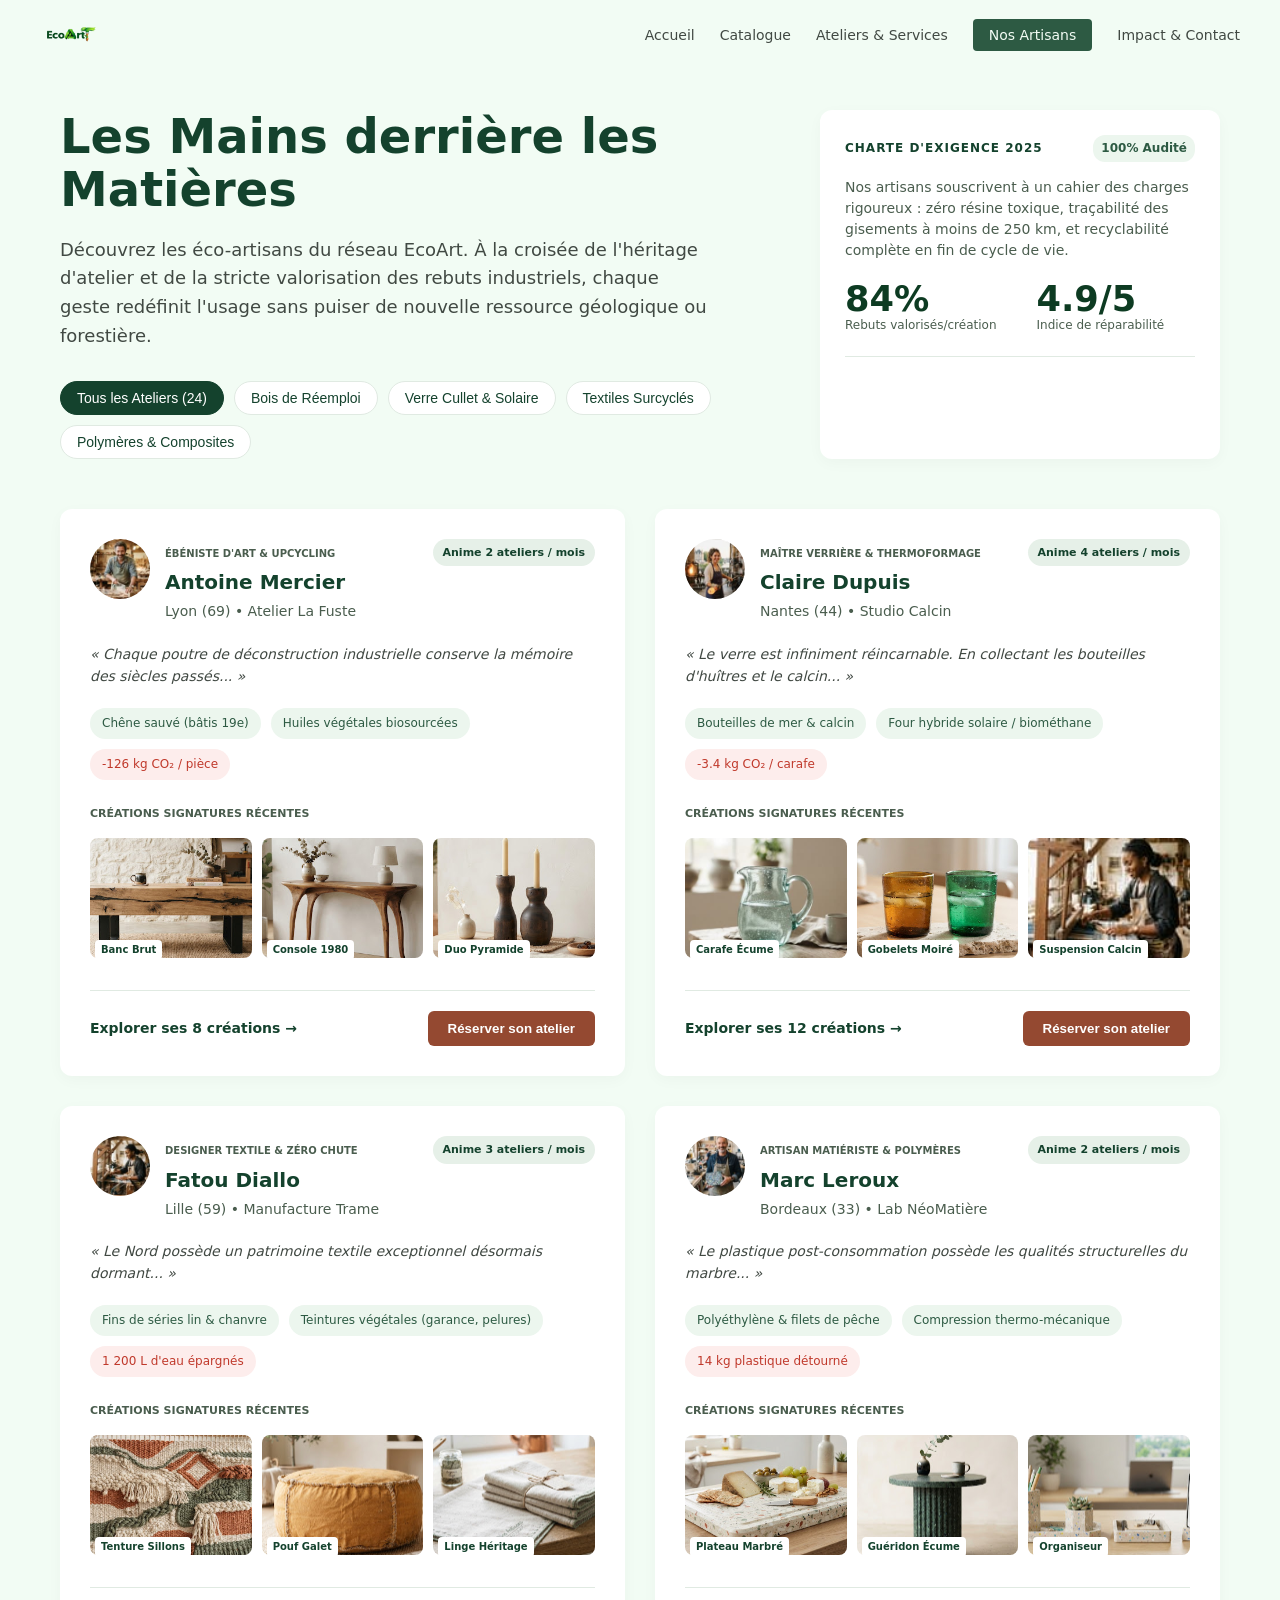
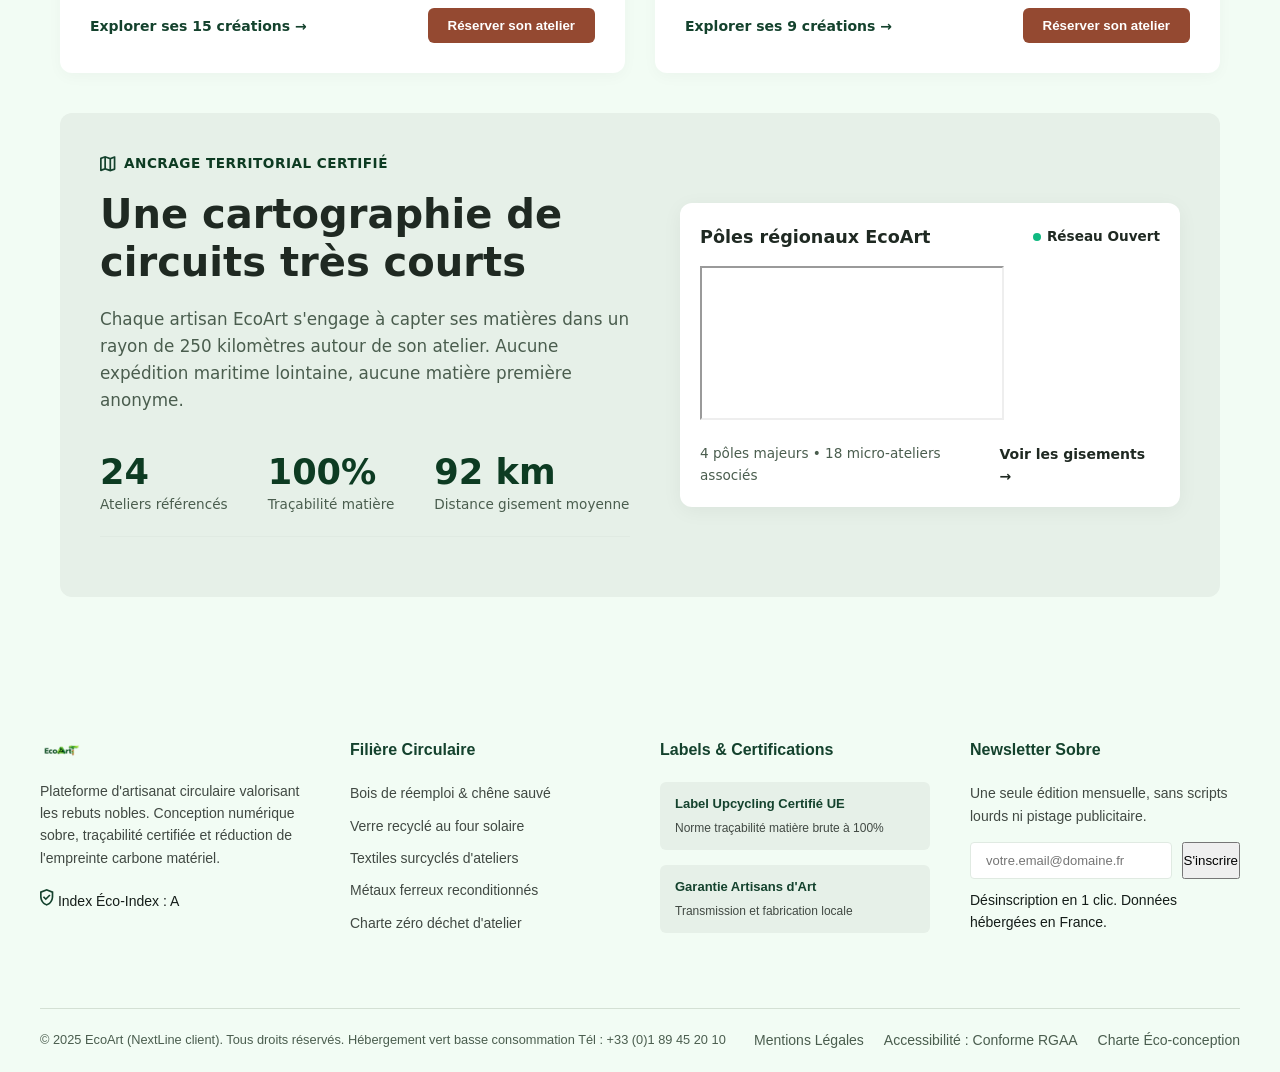
==== artisans.html @ 99eb4a7b "intégration cartes artisans, cartographie et footer (#102)" ====
<!DOCTYPE html>
<html lang="fr">
<head>
    <meta charset="UTF-8">
    <meta name="viewport" content="width=device-width, initial-scale=1.0">
    <title>EcoArt - Nos Artisans</title>
    <link rel="stylesheet" href="CSS/variables.css">
    <link rel="stylesheet" href="CSS/artisans.css">
    <link rel="preconnect" href="https://fonts.googleapis.com">
    <link rel="preconnect" href="https://fonts.gstatic.com" crossorigin>
    <link href="https://fonts.googleapis.com/css2?family=Space+Grotesk:wght@300..700&display=swap" rel="stylesheet">
</head>
<body>
    <header class="header-1">
        <img src="assets/icons/logo.png" alt="Logo EcoArt" height="40">
        <nav class="places">
            <ul class="menu">
                <li><a href="index.html">Accueil</a></li>
                <li><a href="produit.html">Catalogue</a></li>
                <li><a href="service.html">Ateliers & Services</a></li>
                <li><a href="artisans.html" class="btn-actif">Nos Artisans</a></li>
                <li><a href="impact.html">Impact & Contact</a></li>
            </ul>
        </nav>
    </header>

    <main class="m">
        <section class="hero-section">
            <div class="hero-content">
                <h1>Les Mains derrière les Matières</h1>
                <p>Découvrez les éco-artisans du réseau EcoArt. À la croisée de l'héritage d'atelier et de la stricte valorisation des rebuts industriels, chaque geste redéfinit l'usage sans puiser de nouvelle ressource géologique ou forestière.</p>
                <nav class="filters">
                    <button class="filter-btn active">Tous les Ateliers (24)</button>
                    <button class="filter-btn">Bois de Réemploi</button>
                    <button class="filter-btn">Verre Cullet & Solaire</button>
                    <button class="filter-btn">Textiles Surcyclés</button>
                    <button class="filter-btn">Polymères & Composites</button>
                </nav>
            </div>
            
            <aside class="charter-box">
                <header class="charter-header">
                    <h2>CHARTE D'EXIGENCE 2025</h2>
                    <span class="audit-badge">100% Audité</span>
                </header>
                <p class="charter-desc">Nos artisans souscrivent à un cahier des charges rigoureux : zéro résine toxique, traçabilité des gisements à moins de 250 km, et recyclabilité complète en fin de cycle de vie.</p>
                
                <div class="stats-grid">
                    <article class="stat-item">
                        <p class="stat-number">84%</p>
                        <h3>Rebuts valorisés/création</h3>
                    </article>
                    <article class="stat-item">
                        <p class="stat-number">4.9/5</p>
                        <h3>Indice de réparabilité</h3>
                    </article>
                </div>
            </aside>
        </section>

        <section class="artisans-grid">
            <!-- CARTE 1 : Antoine Mercier -->
            <article class="artisan-card">
                <div class="artisan-header">
                    <img src="assets/image/artisans-1.svg" alt="Antoine Mercier" class="artisan-avatar">
                    <div class="artisan-title">
                        <span class="category">ÉBÉNISTE D'ART & UPCYCLING</span>
                        <h2>Antoine Mercier</h2>
                        <h4>Lyon (69) • Atelier La Fuste</h4>
                    </div>
                    <div class="status-badge">Anime 2 ateliers / mois</div>
                </div>
                <p class="quote">« Chaque poutre de déconstruction industrielle conserve la mémoire des siècles passés... »</p>
                <div class="artisan-tags">
                    <span class="tag-green">Chêne sauvé (bâtis 19e)</span>
                    <span class="tag-green">Huiles végétales biosourcées</span>
                    <span class="tag-red">-126 kg CO₂ / pièce</span>
                </div>
                <div class="creations">
                    <h4>CRÉATIONS SIGNATURES RÉCENTES</h4>
                    <div class="creation-images">
                        <figure><img src="assets/image/artisans-2.svg" alt="Banc Brut"><figcaption>Banc Brut</figcaption></figure>
                        <figure><img src="assets/image/artisans-3.svg" alt="Console 1980"><figcaption>Console 1980</figcaption></figure>
                        <figure><img src="assets/image/artisans-4.svg" alt="Duo Pyramide"><figcaption>Duo Pyramide</figcaption></figure>
                    </div>
                </div>
                <div class="card-actions">
                    <a href="#" class="explore-link">Explorer ses 8 créations →</a>
                    <button class="reserve-btn">Réserver son atelier</button>
                </div>
            </article>

            <article class="artisan-card">
                <div class="artisan-header">
                    <img src="assets/image/artisans-5.svg" alt="Claire Dupuis" class="artisan-avatar">
                    <div class="artisan-title">
                        <span class="category">MAÎTRE VERRIÈRE & THERMOFORMAGE</span>
                        <h2>Claire Dupuis</h2>
                        <h4>Nantes (44) • Studio Calcin</h4>
                    </div>
                    <div class="status-badge">Anime 4 ateliers / mois</div>
                </div>
                <p class="quote">« Le verre est infiniment réincarnable. En collectant les bouteilles d'huîtres et le calcin... »</p>
                <div class="artisan-tags">
                    <span class="tag-green">Bouteilles de mer & calcin</span>
                    <span class="tag-green">Four hybride solaire / biométhane</span>
                    <span class="tag-red">-3.4 kg CO₂ / carafe</span>
                </div>
                <div class="creations">
                    <h4>CRÉATIONS SIGNATURES RÉCENTES</h4>
                    <div class="creation-images">
                        <figure><img src="assets/image/artisans-6.svg" alt="Carafe"><figcaption>Carafe Écume</figcaption></figure>
                        <figure><img src="assets/image/artisans-7.svg" alt="Gobelets"><figcaption>Gobelets Moiré</figcaption></figure>
                        <figure><img src="assets/image/artisans-9.svg" alt="Suspension"><figcaption>Suspension Calcin</figcaption></figure>
                    </div>
                </div>
                <div class="card-actions">
                    <a href="#" class="explore-link">Explorer ses 12 créations →</a>
                    <button class="reserve-btn">Réserver son atelier</button>
                </div>
            </article>

            <article class="artisan-card">
                <div class="artisan-header">
                    <img src="assets/image/artisans-9.svg" alt="Fatou Diallo" class="artisan-avatar">
                    <div class="artisan-title">
                        <span class="category">DESIGNER TEXTILE & ZÉRO CHUTE</span>
                        <h2>Fatou Diallo</h2>
                        <h4>Lille (59) • Manufacture Trame</h4>
                    </div>
                    <div class="status-badge">Anime 3 ateliers / mois</div>
                </div>
                <p class="quote">« Le Nord possède un patrimoine textile exceptionnel désormais dormant... »</p>
                <div class="artisan-tags">
                    <span class="tag-green">Fins de séries lin & chanvre</span>
                    <span class="tag-green">Teintures végétales (garance, pelures)</span>
                    <span class="tag-red">1 200 L d'eau épargnés</span>
                </div>
                <div class="creations">
                    <h4>CRÉATIONS SIGNATURES RÉCENTES</h4>
                    <div class="creation-images">
                        <figure><img src="assets/image/artisans-10.svg" alt="Tenture"><figcaption>Tenture Sillons</figcaption></figure>
                        <figure><img src="assets/image/artisans-11.svg" alt="Pouf"><figcaption>Pouf Galet</figcaption></figure>
                        <figure><img src="assets/image/artisans-12.svg" alt="Linge"><figcaption>Linge Héritage</figcaption></figure>
                    </div>
                </div>
                <div class="card-actions">
                    <a href="#" class="explore-link">Explorer ses 15 créations →</a>
                    <button class="reserve-btn">Réserver son atelier</button>
                </div>
            </article>

            <article class="artisan-card">
                <div class="artisan-header">
                    <img src="assets/image/artisans-13.svg" alt="Marc Leroux" class="artisan-avatar">
                    <div class="artisan-title">
                        <span class="category">ARTISAN MATIÉRISTE & POLYMÈRES</span>
                        <h2>Marc Leroux</h2>
                        <h4>Bordeaux (33) • Lab NéoMatière</h4>
                    </div>
                    <div class="status-badge">Anime 2 ateliers / mois</div>
                </div>
                <p class="quote">« Le plastique post-consommation possède les qualités structurelles du marbre... »</p>
                <div class="artisan-tags">
                    <span class="tag-green">Polyéthylène & filets de pêche</span>
                    <span class="tag-green">Compression thermo-mécanique</span>
                    <span class="tag-red">14 kg plastique détourné</span>
                </div>
                <div class="creations">
                    <h4>CRÉATIONS SIGNATURES RÉCENTES</h4>
                    <div class="creation-images">
                        <figure><img src="assets/image/artisans-14.svg" alt="Plateau"><figcaption>Plateau Marbré</figcaption></figure>
                        <figure><img src="assets/image/artisans-15.svg" alt="Guéridon"><figcaption>Guéridon Écume</figcaption></figure>
                        <figure><img src="assets/image/artisans-16.svg" alt="Organiseur"><figcaption>Organiseur</figcaption></figure>
                    </div>
                </div>
                <div class="card-actions">
                    <a href="#" class="explore-link">Explorer ses 9 créations →</a>
                    <button class="reserve-btn">Réserver son atelier</button>
                </div>
            </article>
        </section>

        <section class="cartographie-section">
            <div class="cartographie-text">
                <div class="badge-territoire">
                    <img src="assets/icons/artisans-icons/Icon (21).svg" alt="Icône" width="16"> ANCRAGE TERRITORIAL CERTIFIÉ
                </div>
                <h2>Une cartographie de circuits très courts</h2>
                <p>Chaque artisan EcoArt s'engage à capter ses matières dans un rayon de 250 kilomètres autour de son atelier. Aucune expédition maritime lointaine, aucune matière première anonyme.</p>
                <div class="stats-grid">
                    <div class="stat-block"><span class="stat-number">24</span><span class="stat-label">Ateliers référencés</span></div>
                    <div class="stat-block"><span class="stat-number">100%</span><span class="stat-label">Traçabilité matière</span></div>
                    <div class="stat-block"><span class="stat-number">92 km</span><span class="stat-label">Distance gisement moyenne</span></div>
                </div>
            </div>
            
            <!-- <aside class="map-container">
                <div class="map-header">
                    <h3>Pôles régionaux EcoArt</h3>
                    <span class="network-status"><span class="green-dot"></span> Réseau Ouvert</span>
                </div>
                <img src="assets/image/carte-lille.jpg" alt="Carte" class="map-img">
                <div class="map-footer">
                    <span class="map-info">4 pôles majeurs • 18 micro-ateliers associés</span>
                    <a href="#" class="map-link">Voir les gisements →</a>
                </div>
            </aside>-->
            <!-- Partie Droite : La Carte Blanche -->
    <aside class="map-container">
        <div class="map-header">
            <h3>Pôles régionaux EcoArt</h3>
            <span class="network-status"><span class="green-dot"></span> Réseau Ouvert</span>
        </div>
        
        <iframe 
            src="https://www.google.com/maps/embed?pb=!1m18!1m12!1m3!1d161868.51475143365!2d2.9068065091763784!3d50.631114002621415!2m3!1f0!2f0!3f0!3m2!1i1024!2i768!4f13.1!3m3!1m2!1s0x47c2d579b3256e11%3A0x40af13e81646360!2sLille%2C%20France!5e0!3m2!1sfr!2sfr!4v1700000000000!5m2!1sfr!2sfr" 
            class="map-iframe" 
            allowfullscreen="" 
            loading="lazy" 
            referrerpolicy="no-referrer-when-downgrade">
        </iframe>
        
        <div class="map-footer">
            <span class="map-info">4 pôles majeurs • 18 micro-ateliers associés</span>
            <a href="#" class="map-link">Voir les gisements →</a>
        </div>
    </aside>
        </section>
    </main>
<footer class="site-footer">
        <div class="footer-top">
            <div class="footer-col brand">
                <div class="brand-logo">
                    <img src="assets\icons\logo.png" alt="Logo" width="24">
                </div>
                <p>Plateforme d'artisanat circulaire valorisant les rebuts nobles. Conception numérique sobre, traçabilité certifiée et réduction de l'empreinte carbone matériel.</p>
                <div class="eco-badge">
                    <img src="assets/icons/artisans-icons/Icon (1).svg" alt="Check" width="14"> Index Éco-Index : A
                </div>
            </div>
            
            <div class="footer-col links">
                <h3>Filière Circulaire</h3>
                <ul>
                    <li><a href="#">Bois de réemploi & chêne sauvé</a></li>
                    <li><a href="#">Verre recyclé au four solaire</a></li>
                    <li><a href="#">Textiles surcyclés d'ateliers</a></li>
                    <li><a href="#">Métaux ferreux reconditionnés</a></li>
                    <li><a href="#">Charte zéro déchet d'atelier</a></li>
                </ul>
            </div>
            
            <div class="footer-col certifications">
                <h3>Labels & Certifications</h3>
                <div class="cert-card">
                    <strong>Label Upcycling Certifié UE</strong>
                    <p>Norme traçabilité matière brute à 100%</p>
                </div>
                <div class="cert-card">
                    <strong>Garantie Artisans d'Art</strong>
                    <p>Transmission et fabrication locale</p>
                </div>
            </div>
            
            <div class="footer-col newsletter">
                <h3>Newsletter Sobre</h3>
                <p class="news-desc">Une seule édition mensuelle, sans scripts lourds ni pistage publicitaire.</p>
                <form action="#" method="POST" class="news-form">
                    <input type="email" placeholder="votre.email@domaine.fr" required>
                    <button type="submit">S'inscrire</button>
                </form>
                <p class="privacy-note">Désinscription en 1 clic. Données hébergées en France.</p>
            </div>
        </div>

        <div class="footer-bottom">
            <div class="copyright">
                © 2025 EcoArt (NextLine client). Tous droits réservés. Hébergement vert basse consommation Tél : +33 (0)1 89 45 20 10
            </div>
            <div class="legal-links">
                <a href="#">Mentions Légales</a>
                <a href="#">Accessibilité : Conforme RGAA</a>
                <a href="#">Charte Éco-conception</a>
            </div>
        </div>
    </footer>
</body>
</html>
---- CSS/variables.css ----
:root{  
  
  /*le colore */
  --titre-icon: #14422D;
  --primary-medium: #2d5a43;
  --primary-hover: #2d5a43;
  --carte-colore: #ECF6EE;
  --paragraphe: #414943; 
  --soustitre-botun: #944931;
  --colore-fond: #F2FCF4;

    
  /* Packground et les pordare */
  --background-color: #F2FCF4; 
  --background-meyne: #E6F0E8;          
  --surface-soft: #ecf6ee;       
  --surface-foncée: #14422d; 
  --border-color: #e0eae2; 
  
  
  /* les colore de teste */
  --text-color: #151d19;         
  --text-muted: #6a726c;           
  --text-on-primary: #ffffff;       
  --link-color: #14422d;


  /* la tai de texte */
  --font-size-xs: 0.75rem;         
  --font-size-sm: 0.875rem;        
  --font-size-base: 1rem;          
  --font-size-md: 1.125rem;      
  --font-size-lg: 1.25rem;        
  --font-size-xl: 2rem;            
  --font-size-2xl: 3rem;           
  --font-size-stat: 3.5rem;


  /*la police de text */
  --font-main :"Space Grotesk", sans-serif;
  --font-second :" Atkinson Hyperlegible Next",arial;
}
---- CSS/artisans.css ----
@import url('https://fonts.googleapis.com/css2?family=Space+Grotesk:wght@300..700&display=swap');
* {
    box-sizing: border-box;
    margin: 0;
    padding: 0;
}

html {
    scroll-behavior: smooth;
}



.header-1 img {
    height: 40px; 
    width: auto;  
    object-fit: contain; 
}

.brand-logo img, 
.footer-logo img {
    height: 28px; 
    width: auto;
    object-fit: contain;
}



body {
    font-family: var(--font-main);
    color: var(--text-color);
    background-color: var(--colore-fond);
}

li {
    list-style: none; 
} 

a {
    text-decoration: none;
    color: var(--paragraphe); 
    font-size: var(--font-size-sm);
    font-weight: 500;
}

.header-1 {
    display: flex; 
    justify-content: space-between; 
    align-items: center; 
    background-color: var(--colore-fond);
    padding: 15px 40px;
}

.pos1 {
    display: flex;
    justify-content: space-around;
    gap: 10px;
}



.menu {
    display: flex;
    align-items: center;
    gap: 25px;
}

.btn-actif {
    background-color: var(--primary-medium); 
    color: var(--background-color);
    padding: 8px 16px;
    border-radius: 4px;
}

.btn-actif:hover {
    background-color: var(--primary-hover); 
}


.m {
    background-color: var(--background-color);
    padding: 40px 60px;
}

.hero-section {
    display: grid;
    grid-template-columns: 1fr 400px;
    gap: 40px;
    margin-bottom: 50px;
}

.tag-badge {
    display: inline-block;
    background-color: var(--background-meyne);
    color: var(--titre-icon);
    padding: 6px 12px;
    border-radius: 20px;
    font-size: var(--font-size-xs);
    font-weight: 600;
    margin-bottom: 15px;
}

.hero-content h1 {
    font-size: var(--font-size-2xl);
    color: var(--titre-icon);
    margin-bottom: 20px;
    line-height: 1.1;
}

.hero-content p {
    font-size: var(--font-size-md);
    color: var(--paragraphe);
    margin-bottom: 30px;
    line-height: 1.6;
    max-width: 90%;
}

.filters {
    display: flex;
    flex-wrap: wrap;
    gap: 10px;
}

.filter-btn {
    background-color: var(--text-on-primary);
    color: var(--titre-icon);
    padding: 8px 16px;
    border-radius: 20px;
    border: 1px solid var(--border-color);
    font-size: var(--font-size-sm);
}

.filter-btn.active {
    background-color: var(--titre-icon);
    color: var(--text-on-primary);
    border-color: var(--titre-icon);
}

/* Boîte Charte (A droite) */
.charter-box {
    background-color: var(--text-on-primary);
    padding: 25px;
    border-radius: 12px;
    box-shadow: 0 4px 15px rgba(0,0,0,0.03);
}

.charter-header {
    display: flex;
    justify-content: space-between;
    align-items: center;
    margin-bottom: 15px;
}

.charter-header h2 {
    font-size: var(--font-size-xs);
    color: var(--titre-icon);
    letter-spacing: 1px;
}

.audit-badge {
    color: var(--primary-medium);
    background-color: var(--surface-soft);
    padding: 4px 8px;
    border-radius: 12px;
    font-size: var(--font-size-xs);
    font-weight: bold;
}

.charter-desc {
    font-size: var(--font-size-sm);
    color: var(--text-muted);
    margin-bottom: 20px;
    line-height: 1.5;
}

.stats-grid {
    display: flex;
    gap: 20px;
    margin-bottom: 20px;
    border-bottom: 1px solid var(--border-color);
    padding-bottom: 20px;
}

.stat-number {
    font-size: var(--font-size-xl);
    color: var(--titre-icon);
    font-weight: bold;
}

.stat-item h3 {
    font-size: var(--font-size-xs);
    color: var(--text-muted);
    font-weight: normal;
}



.progress-bar {
    height: 6px;
    background-color: var(--border-color);
    border-radius: 3px;
    margin-bottom: 10px;
    overflow: hidden;
}

.progress-fill {
    height: 100%;
    background-color: var(--titre-icon);
}

.flux-legend {
    display: flex;
    gap: 15px;
    font-size: 11px;
    color: var(--text-muted);
}

.dot {
    display: inline-block;
    width: 8px;
    height: 8px;
    border-radius: 50%;
    margin-right: 5px;
}
.dot.bois { background-color: var(--titre-icon); }
.dot.verre { background-color: #9ddbb5; }
.dot.textiles { background-color: #27AE60; }
.dot.polymeres { background-color: #7F8C8D; }


.artisans-grid {
    display: grid;
    grid-template-columns: repeat(2, 1fr); 
    gap: 30px;
}

.artisan-card {
    background-color: var(--text-on-primary);
    border-radius: 12px;
    padding: 30px;
    box-shadow: 0 4px 15px rgba(0,0,0,0.03);
}

.artisan-header {
    display: flex;
    align-items: flex-start;
    gap: 15px;
    margin-bottom: 20px;
    position: relative;
}

.artisan-avatar {
    width: 60px;
    height: 60px;
    border-radius: 50%;
    object-fit: cover;
}

.artisan-title .category {
    font-size: 10px;
    color: var(--text-muted);
    font-weight: bold;
}

.artisan-title h2 {
    font-size: var(--font-size-lg);
    color: var(--titre-icon);
    margin: 2px 0;
}

.artisan-title h4 {
    font-size: var(--font-size-sm);
    color: var(--text-muted);
    font-weight: normal;
}

.status-badge {
    position: absolute;
    right: 0;
    top: 0;
    background-color: var(--background-meyne);
    color: var(--titre-icon);
    padding: 5px 10px;
    border-radius: 15px;
    font-size: 11px;
    font-weight: bold;
}

.quote {
    font-size: var(--font-size-sm);
    color: var(--paragraphe);
    font-style: italic;
    line-height: 1.6;
    margin-bottom: 20px;
}

.artisan-tags {
    display: flex;
    flex-wrap: wrap;
    gap: 10px;
    margin-bottom: 25px;
}

.artisan-tags span {
    font-size: 12px;
    padding: 6px 12px;
    border-radius: 20px;
    font-weight: 500;
}

.tag-green { background-color: var(--carte-colore); color: var(--primary-medium); }
.tag-red { background-color: #FDEDEC; color: #C0392B; }

.creations h4 {
    font-size: 11px;
    color: var(--text-muted);
    margin-bottom: 15px;
}

.creation-images {
    display: grid;
    grid-template-columns: repeat(3, 1fr);
    gap: 10px;
    margin-bottom: 25px;
}

.creation-images figure {
    margin: 0;
    position: relative;
}

.creation-images img {
    width: 100%;
    height: 120px;
    object-fit: cover;
    border-radius: 8px;
}

.creation-images figcaption {
    position: absolute;
    bottom: 5px;
    left: 5px;
    background-color: var(--text-on-primary);
    padding: 2px 6px;
    border-radius: 4px;
    font-size: 10px;
    font-weight: bold;
    color: var(--titre-icon);
}

.card-actions {
    display: flex;
    justify-content: space-between;
    align-items: center;
    border-top: 1px solid var(--border-color);
    padding-top: 20px;
}

.explore-link {
    color: var(--link-color);
    font-size: var(--font-size-sm);
    font-weight: 600;
}

.reserve-btn {
    background-color: var(--soustitre-botun); 
    color: var(--text-on-primary);
    border: none;
    padding: 10px 20px;
    border-radius: 6px;
    font-weight: bold;
    cursor: pointer;
}

.reserve-btn:hover {
    opacity: 0.9;
}


.site-footer {
    background-color: var(--background-color); 
    color: var(--text-color); 
    font-family: var(--font-second); 
    padding: 60px 40px 20px 40px;
    font-size: var(--font-size-sm);
    line-height: 1.6;
}

.footer-top {
    display: grid;
    grid-template-columns: 1fr 1fr 1fr 1fr;
    gap: 40px;
    margin-bottom: 60px;
}

.footer-col h3 {
    color: var(--titre-icon);
    font-size: var(--font-size-base);
    margin-bottom: 20px;
    font-weight: 600;
}

.brand-logo {
    display: flex;
    align-items: center;
    gap: 10px;
    margin-bottom: 15px;
}

.brand-name {
    font-size: var(--font-size-lg);
    font-weight: bold;
    color: var(--titre-icon);
}

.brand p {
    margin-bottom: 20px;
    color: var(--paragraphe);
}

.eco-badge-footer {
    display: inline-flex;
    align-items: center;
    gap: 8px;
    background-color: var(--background-meyne);
    padding: 6px 12px;
    border-radius: 20px;
    font-weight: 600;
    font-size: var(--font-size-xs);
    color: var(--titre-icon);
}

.links ul { padding: 0; margin: 0; }
.links li { margin-bottom: 10px; }
.links a { color: var(--paragraphe); transition: color 0.3s ease; }
.links a:hover { color: var(--primary-hover); text-decoration: underline; }

.cert-card {
    background-color: var(--background-meyne);
    padding: 12px 15px;
    border-radius: 6px;
    margin-bottom: 15px;
}
.cert-card strong { display: block; color: var(--titre-icon); font-size: 13px; margin-bottom: 4px; }
.cert-card p { margin: 0; font-size: 12px; color: var(--paragraphe); }

.news-desc { margin-bottom: 15px; color: var(--paragraphe); }
.news-form { display: flex; gap: 10px; margin-bottom: 10px; }
.news-form input {
    flex: 1;
    padding: 10px 15px;
    border: 1px solid var(--border-color);
    border-radius: 4px;
    font-size: 13px;
}
:root {
  --bg-color: #f3f6f3;
  --text-main: #1f2922;
  --text-muted: #4a5d4e;
  --accent-green: #0d3b22;
  --border-light: #d4e0d4;
  --white: #ffffff;
}

body {
  font-family: system-ui, -apple-system, BlinkMacSystemFont, "Segoe UI", Roboto, sans-serif;
  background-color: var(--bg-color);
  color: var(--text-main);
  margin: 0;
  line-height: 1.6;
}



.cartographie-section {
    display: flex;
    justify-content: space-between;
    align-items: center;
    gap: 50px;
    background-color: var(--background-meyne);
    padding: 40px;
    border-radius: 12px;
    margin: 40px 0; 
    width: 100%; 
}

.cartographie-text {
  flex: 1;
}

.map-container {
    flex: 1; 
    background: white;
    padding: 20px;
    border-radius: 12px;
    box-shadow: 0 4px 15px rgba(0,0,0,0.05);
}

/* Si l'écran est petit (téléphone), on met la carte sous le texte */
@media (max-width: 900px) {
    .cartographie-section {
        flex-direction: column;
    }
}
.badge-territoire {
  display: inline-flex;
  align-items: center;
  gap: 8px;
  font-size: 0.85rem;
  font-weight: 700;
  color: var(--accent-green);
  text-transform: uppercase;
  letter-spacing: 0.5px;
  margin-bottom: 15px;
}

.badge-territoire img {
  width: 16px;
  height: 16px;
}

.cartographie-text h2 {
  font-size: 2.5rem;
  line-height: 1.2;
  margin: 0 0 20px 0;
  color: var(--text-main);
}

.cartographie-text p {
  color: var(--text-muted);
  font-size: 1.05rem;
  margin-bottom: 40px;
}

.stats-grid {
  display: flex;
  gap: 40px;
}

.stat-block {
  display: flex;
  flex-direction: column;
}

.stat-number {
  font-size: 2.2rem;
  font-weight: 700;
  color: var(--accent-green);
  line-height: 1;
}

.stat-label {
  font-size: 0.85rem;
  color: var(--text-muted);
  margin-top: 5px;
}

.map-container {
  flex: 1;
  max-width: 500px;
  background: var(--white);
  padding: 20px;
  border-radius: 12px;
  box-shadow: 0 4px 20px rgba(0, 0, 0, 0.05);
}

.map-header {
  display: flex;
  justify-content: space-between;
  align-items: center;
  margin-bottom: 15px;
}

.map-header h3 {
  margin: 0;
  font-size: 1.1rem;
}

.network-status {
  display: flex;
  align-items: center;
  gap: 6px;
  font-size: 0.85rem;
  font-weight: 600;
}

.green-dot {
  width: 8px;
  height: 8px;
  background-color: #10b981;
  border-radius: 50%;
  display: inline-block;
}

.map-img {
  width: 100%;
  height: auto;
  border-radius: 8px;
  object-fit: cover;
}

.map-footer {
  display: flex;
  justify-content: space-between;
  align-items: center;
  margin-top: 15px;
  font-size: 0.85rem;
}

.map-info {
  color: var(--text-muted);
  font-weight: 500;
}

.map-link {
  color: var(--text-main);
  text-decoration: none;
  font-weight: 600;
}


.main-footer {
  padding: 60px 5% 20px;
  background-color: var(--bg-color);
}

.footer-grid {
  display: grid;
  grid-template-columns: 2fr 1.5fr 1.5fr 1.5fr;
  gap: 40px;
  margin-bottom: 50px;
}

.footer-logo {
  display: flex;
  align-items: center;
  gap: 8px;
  font-size: 1.2rem;
  font-weight: 700;
  margin-bottom: 15px;
}



.brand-col p {
  font-size: 0.9rem;
  color: var(--text-muted);
  margin-bottom: 20px;
}

.eco-index-badge {
  display: inline-flex;
  align-items: center;
  gap: 5px;
  background: #e2ede2;
  padding: 6px 12px;
  border-radius: 20px;
  font-size: 0.8rem;
  font-weight: 600;
  color: var(--accent-green);
}

.footer-col h4 {
  font-size: 1.1rem;
  margin: 0 0 20px 0;
  color: var(--text-main);
}

.links-col ul {
  list-style: none;
  padding: 0;
  margin: 0;
}

.links-col li {
  margin-bottom: 10px;
}

.links-col a {
  text-decoration: none;
  color: var(--text-muted);
  font-size: 0.9rem;
  transition: color 0.2s;
}

.links-col a:hover {
  color: var(--accent-green);
}

.label-item {
  margin-bottom: 15px;
}

.label-item strong {
  display: block;
  font-size: 0.9rem;
  color: var(--text-main);
}

.label-item span {
  font-size: 0.85rem;
  color: var(--text-muted);
}

.newsletter-col p {
  font-size: 0.9rem;
  color: var(--text-muted);
  margin-bottom: 15px;
}

.newsletter-form {
  display: flex;
  gap: 10px;
  margin-bottom: 10px;
}

.newsletter-form input {
  flex: 1;
  padding: 10px;
  border: 1px solid var(--border-light);
  border-radius: 4px;
  font-size: 0.9rem;
}

.newsletter-form button {
  background-color: var(--accent-green);
  color: white;
  border: none;
  padding: 10px 15px;
  border-radius: 4px;
  cursor: pointer;
  font-weight: 600;
}

.newsletter-note {
  display: block;
  font-size: 0.75rem;
  color: var(--text-muted);
}

.footer-bottom {
  display: flex;
  justify-content: space-between;
  align-items: center;
  padding-top: 20px;
  border-top: 1px solid var(--border-light);
  font-size: 0.8rem;
  color: var(--text-muted);
}

.legal-links {
  display: flex;
  gap: 20px;
}

.legal-links a {
  color: var(--text-muted);
  text-decoration: none;
}

.legal-links a:hover {
  text-decoration: underline;
}

@media (max-width: 1024px) {
  .cartographie-section {
    flex-direction: column;
  }
  .map-container {
    max-width: 100%;
  }
  .footer-grid {
    grid-template-columns: 1fr 1fr;
  }
}

@media (max-width: 600px) {
  .footer-grid {
    grid-template-columns: 1fr;
  }
  .footer-bottom {
    flex-direction: column;
    gap: 10px;
    text-align: center;
  }
}
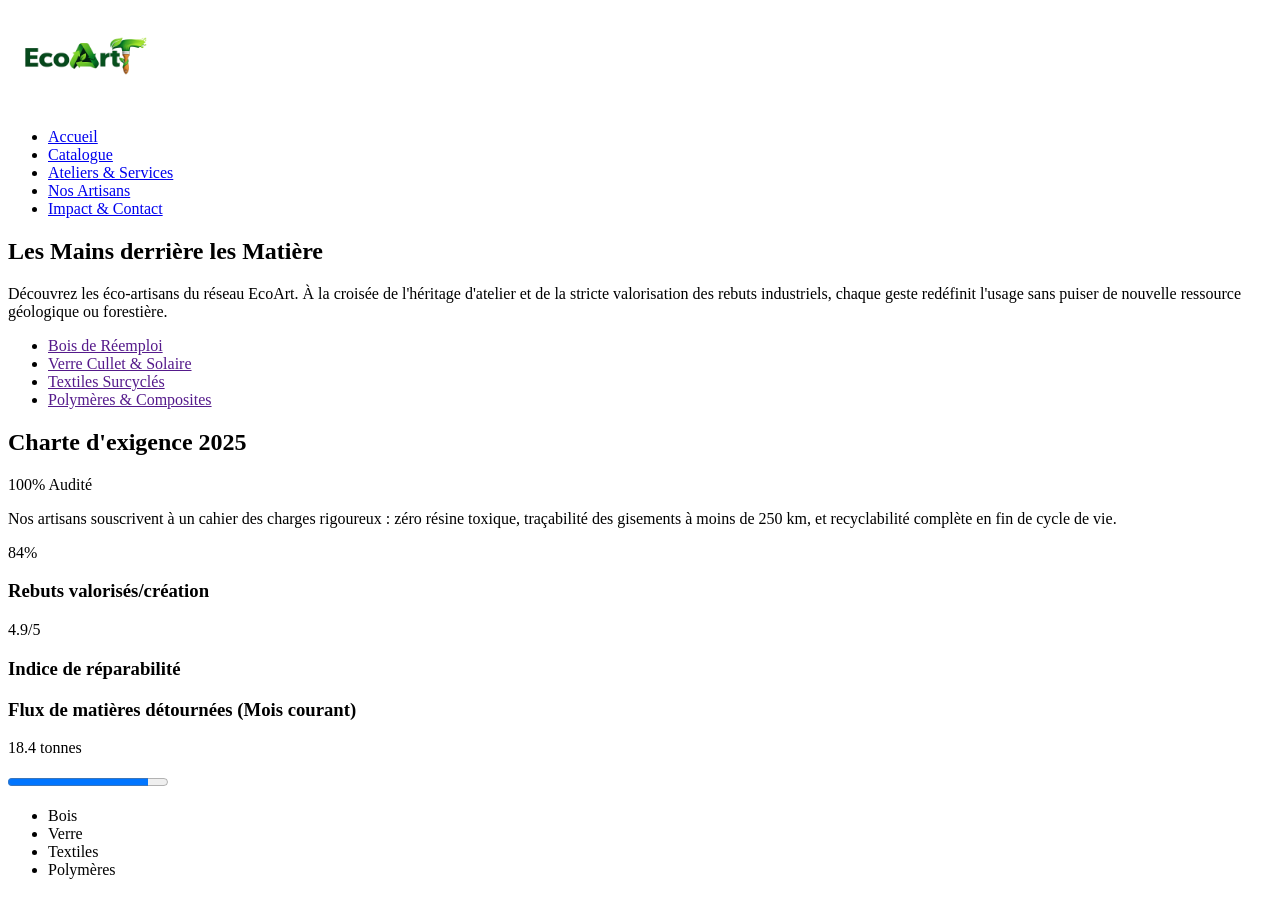
==== commit 221349bc: "pull" ====
--- a/artisans.html
+++ b/artisans.html
@@ -1,289 +1,88 @@
 <!DOCTYPE html>
-<html lang="fr">
+<html lang="en">
 <head>
     <meta charset="UTF-8">
     <meta name="viewport" content="width=device-width, initial-scale=1.0">
-    <title>EcoArt - Nos Artisans</title>
-    <link rel="stylesheet" href="CSS/variables.css">
-    <link rel="stylesheet" href="CSS/artisans.css">
-    <link rel="preconnect" href="https://fonts.googleapis.com">
-    <link rel="preconnect" href="https://fonts.gstatic.com" crossorigin>
-    <link href="https://fonts.googleapis.com/css2?family=Space+Grotesk:wght@300..700&display=swap" rel="stylesheet">
+    <title>Document</title>
+    <link rel="stylesheet" href="/EcoArt/CSS/artisans.css">
 </head>
+
+</header>
 <body>
-    <header class="header-1">
-        <img src="assets/icons/logo.png" alt="Logo EcoArt" height="40">
+    <header >
+
         <nav class="places">
+           <div class="pos1">
+             <img src="assets/icons/logo.png" alt="Logo EcoArt" height="100">
+           </div>
             <ul class="menu">
-                <li><a href="index.html">Accueil</a></li>
+                <li><a href="index.html" class="lien-actif">Accueil</a></li>
                 <li><a href="produit.html">Catalogue</a></li>
                 <li><a href="service.html">Ateliers & Services</a></li>
-                <li><a href="artisans.html" class="btn-actif">Nos Artisans</a></li>
+                <li><a href="artisans.html">Nos Artisans</a></li>
                 <li><a href="impact.html">Impact & Contact</a></li>
             </ul>
+   
         </nav>
+    </div>
+  </header>
+   <main>
+    <section>
+        <div>
+<h1>Les Mains derrière les Matière</h1> 
+<p>Découvrez les éco-artisans du réseau EcoArt.
+À la croisée de l'héritage d'atelier et de la stricte valorisation des rebuts industriels, chaque geste redéfinit l'usage sans puiser de nouvelle ressource géologique ou forestière.</p>
+  
+<nav>
+    <ul>
+        <li><a href="">Bois de Réemploi</a></li>
+        <li><a href="">Verre Cullet & Solaire</a></li>
+        <li><a href="">Textiles Surcyclés</a></li>
+        <li><a href="">Polymères & Composites</a></li>
+    </ul>
+</nav>
+</div>
+<aside>
+  <header class="charter-header">
+    <h2>Charte d'exigence 2025</h2>
+    <p> 100% Audité</p>
     </header>
+    <p>Nos artisans souscrivent à un cahier des charges rigoureux : zéro résine toxique, traçabilité des gisements à moins
+      de 250 km, et recyclabilité complète en fin de cycle de vie.
+    </p>
+<article>
+    <p>84%</p>
+    <h3>Rebuts valorisés/création</h3>
+</article>
+<article>
+    <p>4.9/5</p>
+    <h3>Indice de réparabilité</h3>
+</article>
+<section>
+    <h3>Flux de matières détournées (Mois courant)</h3>
+    <p>18.4 tonnes</p>
+    <progress value="88" max="100">88%</progress>
+    <ul>
+        <li>Bois</li>
+        <li>Verre</li>
+        <li>Textiles</li>
+        <li>Polymères</li>
+    </ul>
+</section>
+</aside>
 
-    <main class="m">
-        <section class="hero-section">
-            <div class="hero-content">
-                <h1>Les Mains derrière les Matières</h1>
-                <p>Découvrez les éco-artisans du réseau EcoArt. À la croisée de l'héritage d'atelier et de la stricte valorisation des rebuts industriels, chaque geste redéfinit l'usage sans puiser de nouvelle ressource géologique ou forestière.</p>
-                <nav class="filters">
-                    <button class="filter-btn active">Tous les Ateliers (24)</button>
-                    <button class="filter-btn">Bois de Réemploi</button>
-                    <button class="filter-btn">Verre Cullet & Solaire</button>
-                    <button class="filter-btn">Textiles Surcyclés</button>
-                    <button class="filter-btn">Polymères & Composites</button>
-                </nav>
-            </div>
-            
-            <aside class="charter-box">
-                <header class="charter-header">
-                    <h2>CHARTE D'EXIGENCE 2025</h2>
-                    <span class="audit-badge">100% Audité</span>
-                </header>
-                <p class="charter-desc">Nos artisans souscrivent à un cahier des charges rigoureux : zéro résine toxique, traçabilité des gisements à moins de 250 km, et recyclabilité complète en fin de cycle de vie.</p>
-                
-                <div class="stats-grid">
-                    <article class="stat-item">
-                        <p class="stat-number">84%</p>
-                        <h3>Rebuts valorisés/création</h3>
-                    </article>
-                    <article class="stat-item">
-                        <p class="stat-number">4.9/5</p>
-                        <h3>Indice de réparabilité</h3>
-                    </article>
-                </div>
-            </aside>
-        </section>
 
-        <section class="artisans-grid">
-            <!-- CARTE 1 : Antoine Mercier -->
-            <article class="artisan-card">
-                <div class="artisan-header">
-                    <img src="assets/image/artisans-1.svg" alt="Antoine Mercier" class="artisan-avatar">
-                    <div class="artisan-title">
-                        <span class="category">ÉBÉNISTE D'ART & UPCYCLING</span>
-                        <h2>Antoine Mercier</h2>
-                        <h4>Lyon (69) • Atelier La Fuste</h4>
-                    </div>
-                    <div class="status-badge">Anime 2 ateliers / mois</div>
-                </div>
-                <p class="quote">« Chaque poutre de déconstruction industrielle conserve la mémoire des siècles passés... »</p>
-                <div class="artisan-tags">
-                    <span class="tag-green">Chêne sauvé (bâtis 19e)</span>
-                    <span class="tag-green">Huiles végétales biosourcées</span>
-                    <span class="tag-red">-126 kg CO₂ / pièce</span>
-                </div>
-                <div class="creations">
-                    <h4>CRÉATIONS SIGNATURES RÉCENTES</h4>
-                    <div class="creation-images">
-                        <figure><img src="assets/image/artisans-2.svg" alt="Banc Brut"><figcaption>Banc Brut</figcaption></figure>
-                        <figure><img src="assets/image/artisans-3.svg" alt="Console 1980"><figcaption>Console 1980</figcaption></figure>
-                        <figure><img src="assets/image/artisans-4.svg" alt="Duo Pyramide"><figcaption>Duo Pyramide</figcaption></figure>
-                    </div>
-                </div>
-                <div class="card-actions">
-                    <a href="#" class="explore-link">Explorer ses 8 créations →</a>
-                    <button class="reserve-btn">Réserver son atelier</button>
-                </div>
-            </article>
+</section>
+   </main> 
+   <footer></footer>
+</body>
+</html>
 
-            <article class="artisan-card">
-                <div class="artisan-header">
-                    <img src="assets/image/artisans-5.svg" alt="Claire Dupuis" class="artisan-avatar">
-                    <div class="artisan-title">
-                        <span class="category">MAÎTRE VERRIÈRE & THERMOFORMAGE</span>
-                        <h2>Claire Dupuis</h2>
-                        <h4>Nantes (44) • Studio Calcin</h4>
-                    </div>
-                    <div class="status-badge">Anime 4 ateliers / mois</div>
-                </div>
-                <p class="quote">« Le verre est infiniment réincarnable. En collectant les bouteilles d'huîtres et le calcin... »</p>
-                <div class="artisan-tags">
-                    <span class="tag-green">Bouteilles de mer & calcin</span>
-                    <span class="tag-green">Four hybride solaire / biométhane</span>
-                    <span class="tag-red">-3.4 kg CO₂ / carafe</span>
-                </div>
-                <div class="creations">
-                    <h4>CRÉATIONS SIGNATURES RÉCENTES</h4>
-                    <div class="creation-images">
-                        <figure><img src="assets/image/artisans-6.svg" alt="Carafe"><figcaption>Carafe Écume</figcaption></figure>
-                        <figure><img src="assets/image/artisans-7.svg" alt="Gobelets"><figcaption>Gobelets Moiré</figcaption></figure>
-                        <figure><img src="assets/image/artisans-9.svg" alt="Suspension"><figcaption>Suspension Calcin</figcaption></figure>
-                    </div>
-                </div>
-                <div class="card-actions">
-                    <a href="#" class="explore-link">Explorer ses 12 créations →</a>
-                    <button class="reserve-btn">Réserver son atelier</button>
-                </div>
-            </article>
 
-            <article class="artisan-card">
-                <div class="artisan-header">
-                    <img src="assets/image/artisans-9.svg" alt="Fatou Diallo" class="artisan-avatar">
-                    <div class="artisan-title">
-                        <span class="category">DESIGNER TEXTILE & ZÉRO CHUTE</span>
-                        <h2>Fatou Diallo</h2>
-                        <h4>Lille (59) • Manufacture Trame</h4>
-                    </div>
-                    <div class="status-badge">Anime 3 ateliers / mois</div>
-                </div>
-                <p class="quote">« Le Nord possède un patrimoine textile exceptionnel désormais dormant... »</p>
-                <div class="artisan-tags">
-                    <span class="tag-green">Fins de séries lin & chanvre</span>
-                    <span class="tag-green">Teintures végétales (garance, pelures)</span>
-                    <span class="tag-red">1 200 L d'eau épargnés</span>
-                </div>
-                <div class="creations">
-                    <h4>CRÉATIONS SIGNATURES RÉCENTES</h4>
-                    <div class="creation-images">
-                        <figure><img src="assets/image/artisans-10.svg" alt="Tenture"><figcaption>Tenture Sillons</figcaption></figure>
-                        <figure><img src="assets/image/artisans-11.svg" alt="Pouf"><figcaption>Pouf Galet</figcaption></figure>
-                        <figure><img src="assets/image/artisans-12.svg" alt="Linge"><figcaption>Linge Héritage</figcaption></figure>
-                    </div>
-                </div>
-                <div class="card-actions">
-                    <a href="#" class="explore-link">Explorer ses 15 créations →</a>
-                    <button class="reserve-btn">Réserver son atelier</button>
-                </div>
-            </article>
 
-            <article class="artisan-card">
-                <div class="artisan-header">
-                    <img src="assets/image/artisans-13.svg" alt="Marc Leroux" class="artisan-avatar">
-                    <div class="artisan-title">
-                        <span class="category">ARTISAN MATIÉRISTE & POLYMÈRES</span>
-                        <h2>Marc Leroux</h2>
-                        <h4>Bordeaux (33) • Lab NéoMatière</h4>
-                    </div>
-                    <div class="status-badge">Anime 2 ateliers / mois</div>
-                </div>
-                <p class="quote">« Le plastique post-consommation possède les qualités structurelles du marbre... »</p>
-                <div class="artisan-tags">
-                    <span class="tag-green">Polyéthylène & filets de pêche</span>
-                    <span class="tag-green">Compression thermo-mécanique</span>
-                    <span class="tag-red">14 kg plastique détourné</span>
-                </div>
-                <div class="creations">
-                    <h4>CRÉATIONS SIGNATURES RÉCENTES</h4>
-                    <div class="creation-images">
-                        <figure><img src="assets/image/artisans-14.svg" alt="Plateau"><figcaption>Plateau Marbré</figcaption></figure>
-                        <figure><img src="assets/image/artisans-15.svg" alt="Guéridon"><figcaption>Guéridon Écume</figcaption></figure>
-                        <figure><img src="assets/image/artisans-16.svg" alt="Organiseur"><figcaption>Organiseur</figcaption></figure>
-                    </div>
-                </div>
-                <div class="card-actions">
-                    <a href="#" class="explore-link">Explorer ses 9 créations →</a>
-                    <button class="reserve-btn">Réserver son atelier</button>
-                </div>
-            </article>
-        </section>
 
-        <section class="cartographie-section">
-            <div class="cartographie-text">
-                <div class="badge-territoire">
-                    <img src="assets/icons/artisans-icons/Icon (21).svg" alt="Icône" width="16"> ANCRAGE TERRITORIAL CERTIFIÉ
-                </div>
-                <h2>Une cartographie de circuits très courts</h2>
-                <p>Chaque artisan EcoArt s'engage à capter ses matières dans un rayon de 250 kilomètres autour de son atelier. Aucune expédition maritime lointaine, aucune matière première anonyme.</p>
-                <div class="stats-grid">
-                    <div class="stat-block"><span class="stat-number">24</span><span class="stat-label">Ateliers référencés</span></div>
-                    <div class="stat-block"><span class="stat-number">100%</span><span class="stat-label">Traçabilité matière</span></div>
-                    <div class="stat-block"><span class="stat-number">92 km</span><span class="stat-label">Distance gisement moyenne</span></div>
-                </div>
-            </div>
-            
-            <!-- <aside class="map-container">
-                <div class="map-header">
-                    <h3>Pôles régionaux EcoArt</h3>
-                    <span class="network-status"><span class="green-dot"></span> Réseau Ouvert</span>
-                </div>
-                <img src="assets/image/carte-lille.jpg" alt="Carte" class="map-img">
-                <div class="map-footer">
-                    <span class="map-info">4 pôles majeurs • 18 micro-ateliers associés</span>
-                    <a href="#" class="map-link">Voir les gisements →</a>
-                </div>
-            </aside>-->
-            <!-- Partie Droite : La Carte Blanche -->
-    <aside class="map-container">
-        <div class="map-header">
-            <h3>Pôles régionaux EcoArt</h3>
-            <span class="network-status"><span class="green-dot"></span> Réseau Ouvert</span>
-        </div>
-        
-        <iframe 
-            src="https://www.google.com/maps/embed?pb=!1m18!1m12!1m3!1d161868.51475143365!2d2.9068065091763784!3d50.631114002621415!2m3!1f0!2f0!3f0!3m2!1i1024!2i768!4f13.1!3m3!1m2!1s0x47c2d579b3256e11%3A0x40af13e81646360!2sLille%2C%20France!5e0!3m2!1sfr!2sfr!4v1700000000000!5m2!1sfr!2sfr" 
-            class="map-iframe" 
-            allowfullscreen="" 
-            loading="lazy" 
-            referrerpolicy="no-referrer-when-downgrade">
-        </iframe>
-        
-        <div class="map-footer">
-            <span class="map-info">4 pôles majeurs • 18 micro-ateliers associés</span>
-            <a href="#" class="map-link">Voir les gisements →</a>
-        </div>
-    </aside>
-        </section>
-    </main>
-<footer class="site-footer">
-        <div class="footer-top">
-            <div class="footer-col brand">
-                <div class="brand-logo">
-                    <img src="assets\icons\logo.png" alt="Logo" width="24">
-                </div>
-                <p>Plateforme d'artisanat circulaire valorisant les rebuts nobles. Conception numérique sobre, traçabilité certifiée et réduction de l'empreinte carbone matériel.</p>
-                <div class="eco-badge">
-                    <img src="assets/icons/artisans-icons/Icon (1).svg" alt="Check" width="14"> Index Éco-Index : A
-                </div>
-            </div>
-            
-            <div class="footer-col links">
-                <h3>Filière Circulaire</h3>
-                <ul>
-                    <li><a href="#">Bois de réemploi & chêne sauvé</a></li>
-                    <li><a href="#">Verre recyclé au four solaire</a></li>
-                    <li><a href="#">Textiles surcyclés d'ateliers</a></li>
-                    <li><a href="#">Métaux ferreux reconditionnés</a></li>
-                    <li><a href="#">Charte zéro déchet d'atelier</a></li>
-                </ul>
-            </div>
-            
-            <div class="footer-col certifications">
-                <h3>Labels & Certifications</h3>
-                <div class="cert-card">
-                    <strong>Label Upcycling Certifié UE</strong>
-                    <p>Norme traçabilité matière brute à 100%</p>
-                </div>
-                <div class="cert-card">
-                    <strong>Garantie Artisans d'Art</strong>
-                    <p>Transmission et fabrication locale</p>
-                </div>
-            </div>
-            
-            <div class="footer-col newsletter">
-                <h3>Newsletter Sobre</h3>
-                <p class="news-desc">Une seule édition mensuelle, sans scripts lourds ni pistage publicitaire.</p>
-                <form action="#" method="POST" class="news-form">
-                    <input type="email" placeholder="votre.email@domaine.fr" required>
-                    <button type="submit">S'inscrire</button>
-                </form>
-                <p class="privacy-note">Désinscription en 1 clic. Données hébergées en France.</p>
-            </div>
-        </div>
 
-        <div class="footer-bottom">
-            <div class="copyright">
-                © 2025 EcoArt (NextLine client). Tous droits réservés. Hébergement vert basse consommation Tél : +33 (0)1 89 45 20 10
-            </div>
-            <div class="legal-links">
-                <a href="#">Mentions Légales</a>
-                <a href="#">Accessibilité : Conforme RGAA</a>
-                <a href="#">Charte Éco-conception</a>
-            </div>
-        </div>
-    </footer>
-</body>
-</html>+
+
+
+
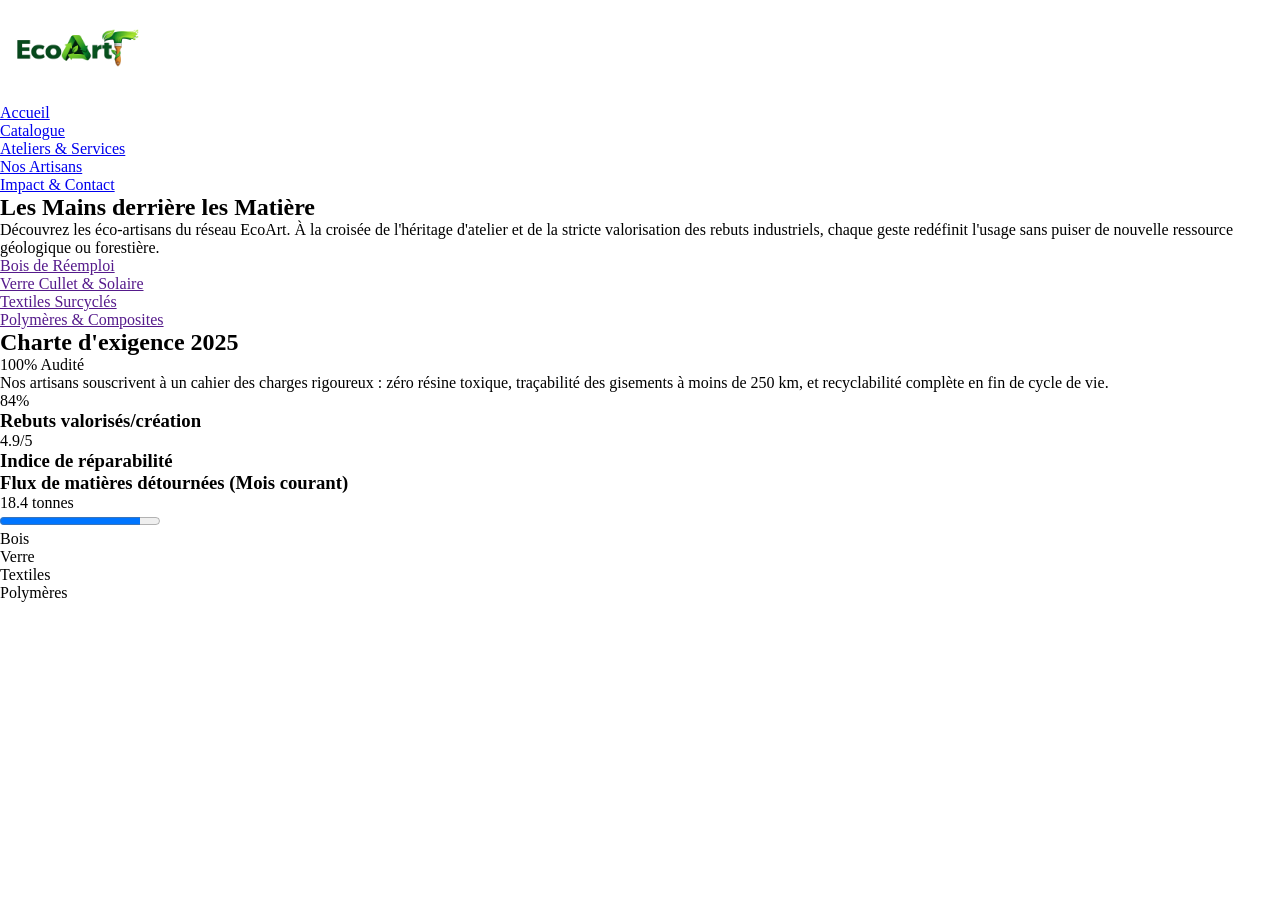
==== commit e6a68e70: "ajouter quelqur modification" ====
--- a/artisans.html
+++ b/artisans.html
@@ -4,7 +4,8 @@
     <meta charset="UTF-8">
     <meta name="viewport" content="width=device-width, initial-scale=1.0">
     <title>Document</title>
-    <link rel="stylesheet" href="/EcoArt/CSS/artisans.css">
+    <link rel="stylesheet" href="CSS/service.css">
+    <link rel="stylesheet" href="CSS/variables.css">
 </head>
 
 </header>
--- a/CSS/service.css
+++ b/CSS/service.css
@@ -0,0 +1,101 @@
+*{
+    margin: 0;
+    padding: 0;
+    box-sizing: border-box;
+}
+
+.Hero_section{
+   background-color: #F2FCF4;
+}
+.titre #p1{
+    color: #14422D;
+    margin-top:6px
+}
+.test{
+    display:flex;
+    background-color: #E6F0E8;
+    width: 310px;
+    gap:8px;
+    border-radius:20px;
+
+}
+h1{
+    font-family: space Grotesk ;
+}
+.img{
+    position: relative;
+}
+
+.rajaa{
+    display: flex;
+    position: absolute;
+    top: 10px;
+    background-color: #E6F0E8;
+    width: 220px;
+    gap:8px;
+    border-radius:20px;
+}
+#bouchra{
+    background-color:#944931;
+    position: absolute;
+    display: flex;
+    top:220px ;
+    right: -370px;
+    color:#FFFFFF;
+}
+.inclus{
+    display: flex;
+    width: 310px;
+    gap:8px;
+}
+.container{
+    display: flex;
+    
+}
+.section{
+    background-color:  #F2FCF4;
+}
+.tempt{
+    display: flex;
+    font-size: 16px;
+    white-space: nowrap;
+    gap: 5px;
+    align-items: center;
+}
+.dabat{
+    display: flex;
+    font-size: 16px;
+    white-space: nowrap;
+    gap: 5px;
+    align-items: center;
+    
+}
+.max-person{
+    display: flex;
+    font-size: 16px;
+    white-space: nowrap;
+    gap: 5px;
+    align-items: center;
+    
+}
+.classement{
+    display: flex;
+    gap : 50px;
+}
+#p2{
+    font-size: 12px;
+}
+.articles{
+    display: grid;
+    grid-template-columns: repeat(2,1fr) ;
+    gap: 24px;
+}
+@media (max-width: 700px) {
+  .cartes {
+    grid-template-columns: 1fr;
+  }
+  .sessions-entete {
+    flex-direction: column;
+    gap: 8px;
+  }
+}
--- a/CSS/variables.css
+++ b/CSS/variables.css
@@ -0,0 +1,45 @@
+:root{  
+  
+  /*le colore */
+  --titre-icon: #14422D;
+  --primary-medium: #2d5a43;
+  --primary-hover: #2d5a43;
+  --carte-colore: #ECF6EE;
+  --paragraphe: #414943; 
+  --soustitre-botun: #944931;
+  --colore-fond: #F2FCF4; 
+
+    
+  /* Packground et les pordare */
+  --background-color: #F2FCF4; 
+  --background-meyne: #E6F0E8;          
+  --surface-soft: #ecf6ee;       
+  --surface-foncée: #14422d; 
+  --border-color: #e0eae2; 
+  
+  
+  /* les colore de teste */
+  --text-color: #151d19;         
+  --text-muted: #6a726c;           
+  --text-on-primary: #ffffff;       
+  --link-color: #14422d;
+
+
+  /* la tai de texte */
+  --font-xs: 0.75rem;         
+  --font-sm: 0.875rem;        
+  --font-base: 1rem;          
+  --font-md: 1.125rem;      
+  --font-lg: 1.25rem;        
+  --font-xl: 2rem;            
+  --font-2xl: 3rem;           
+  --font-3xl: 3.5rem;
+  /* --font-size-4xl: 3.5rem;
+  --font-size-5xl: 3.5rem;
+  --font-size-6xl: 3.5rem; */
+
+
+  /*la police de text */
+  --font-main :"Space Grotesk", sans-serif;
+  --font-second :" Atkinson Hyperlegible Next",arial;
+}
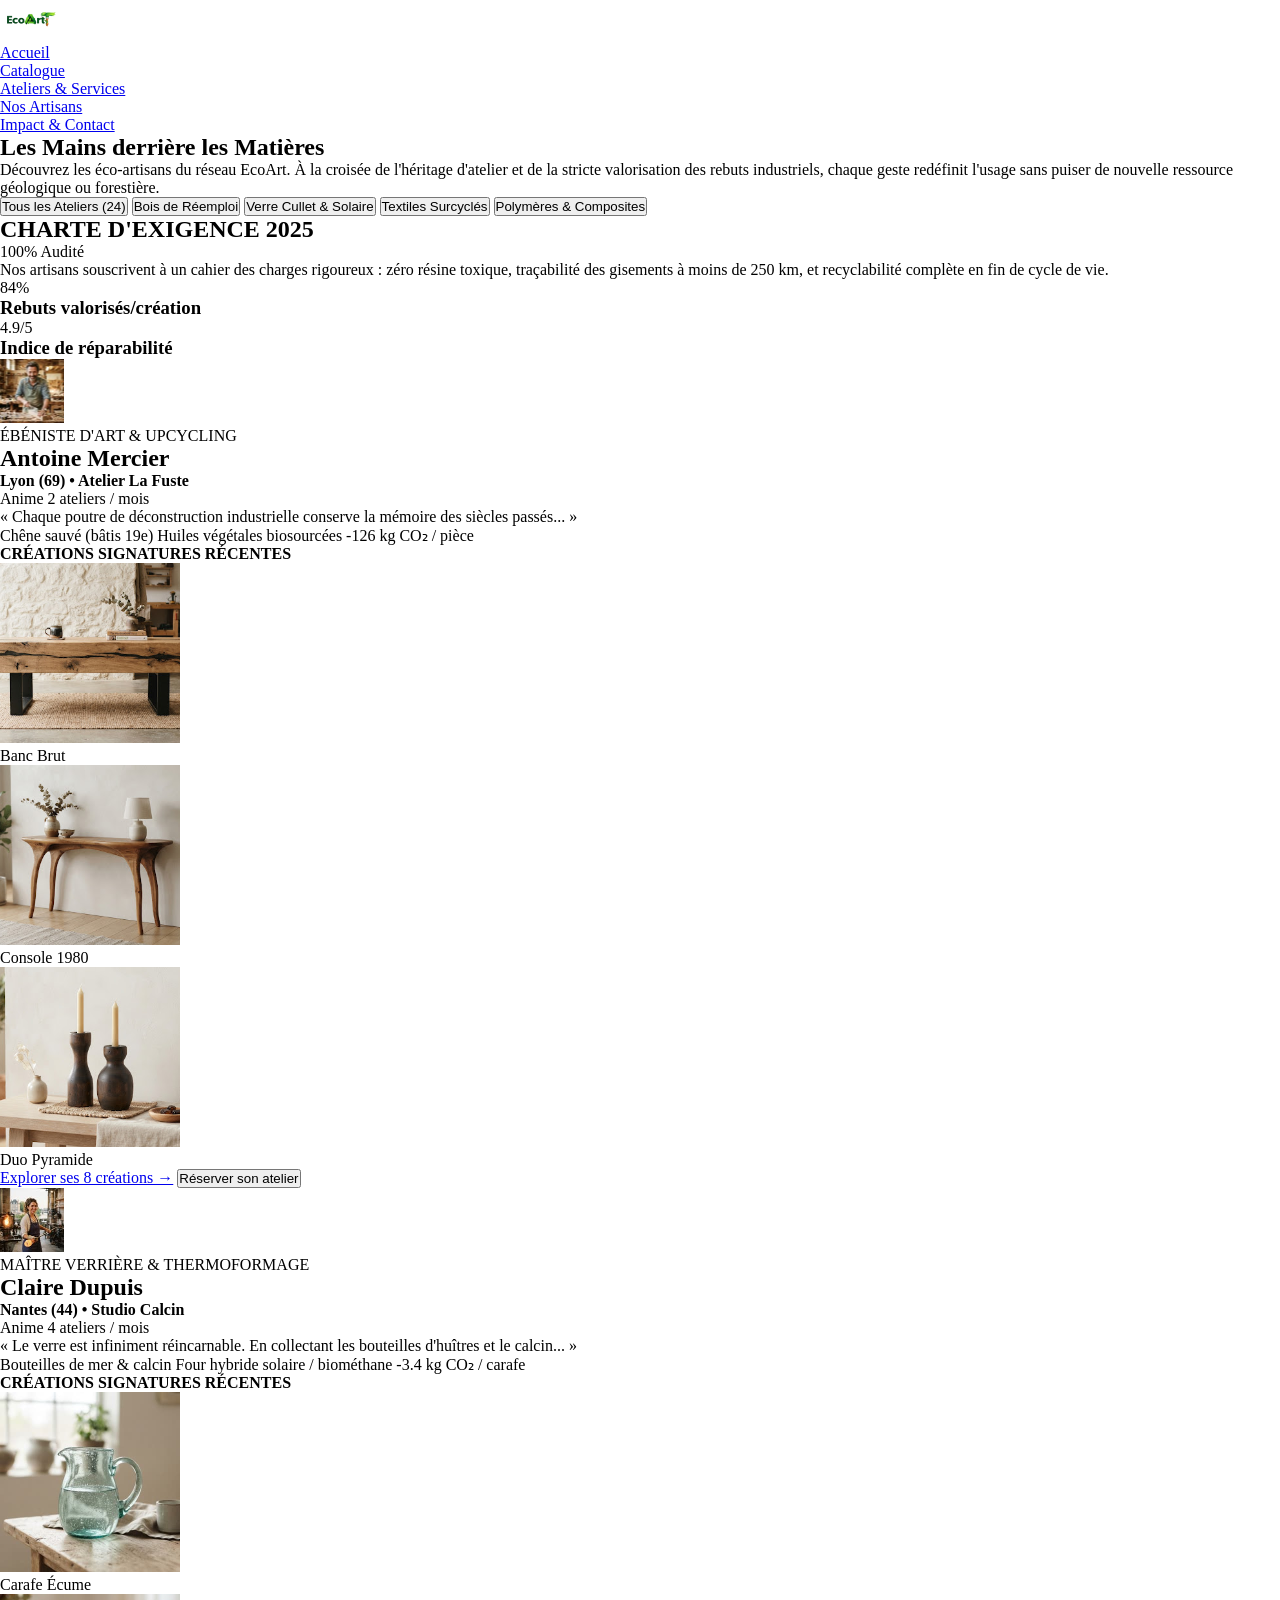
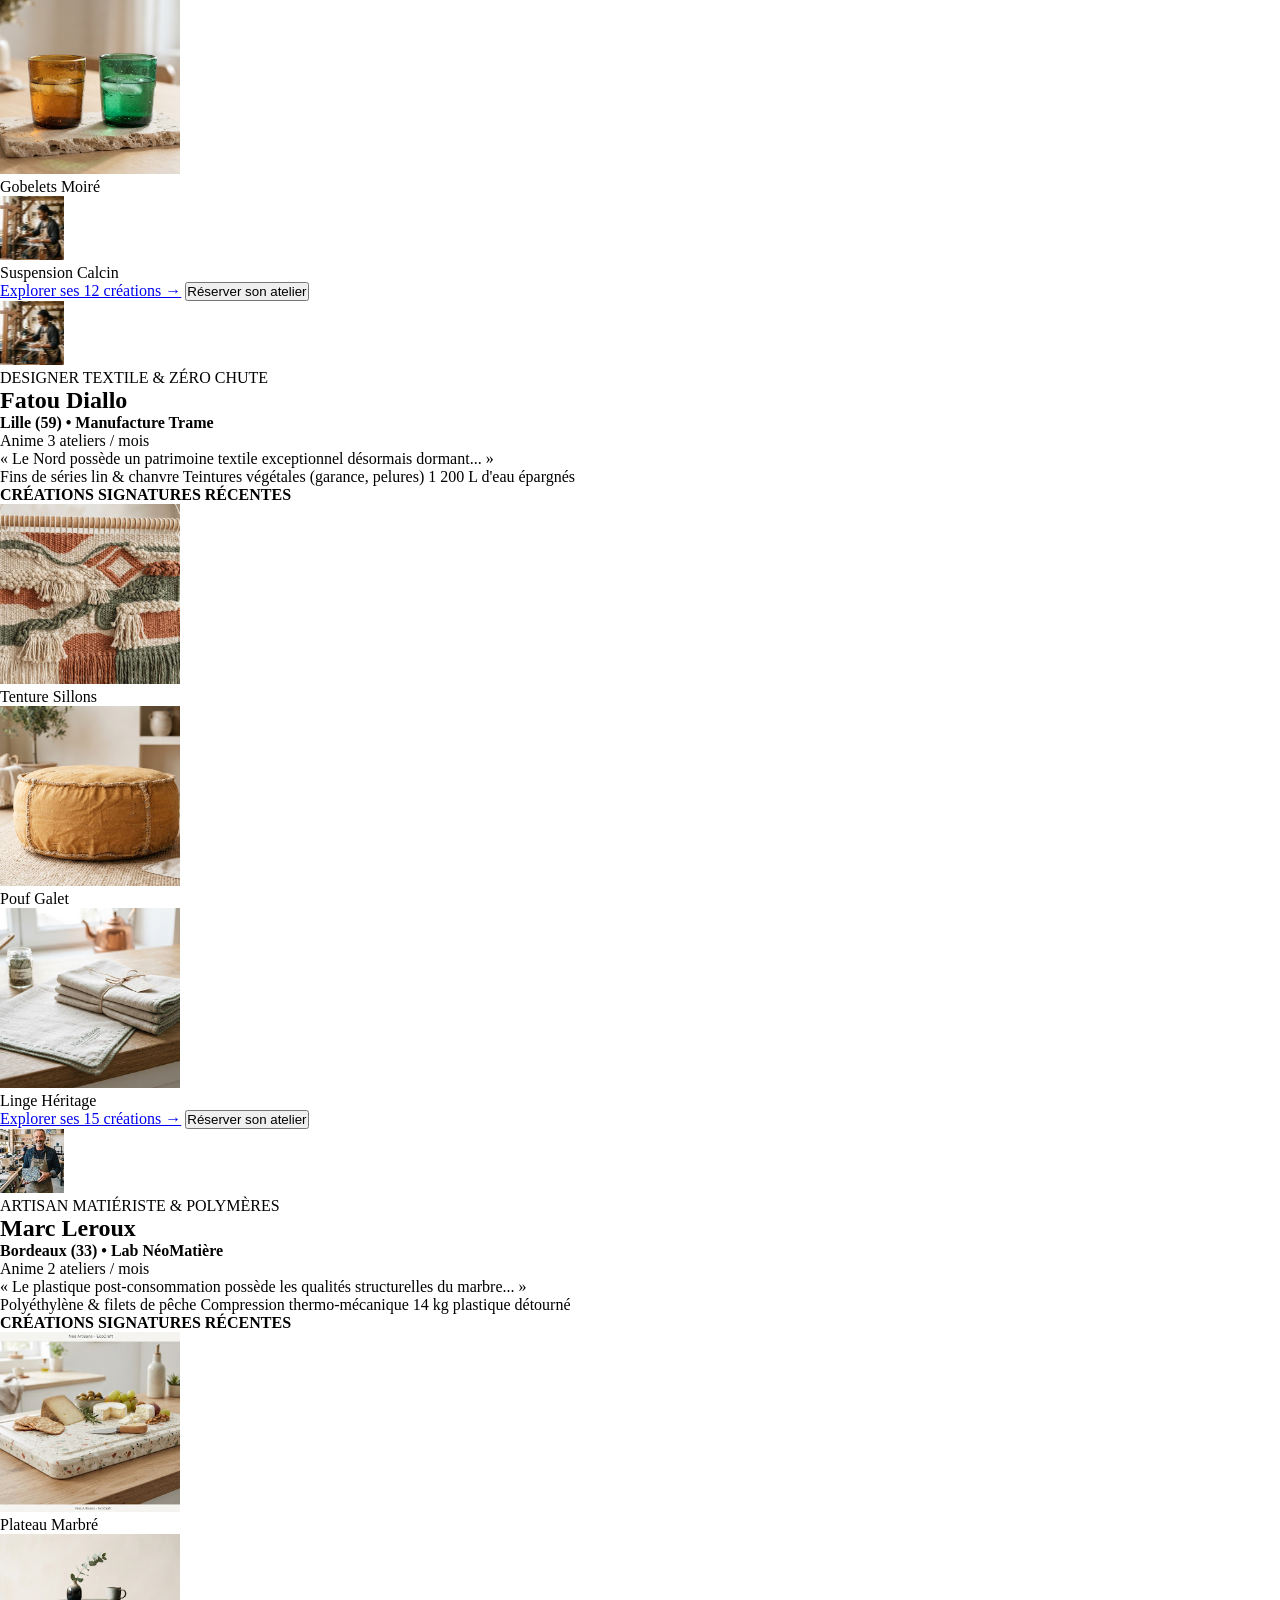
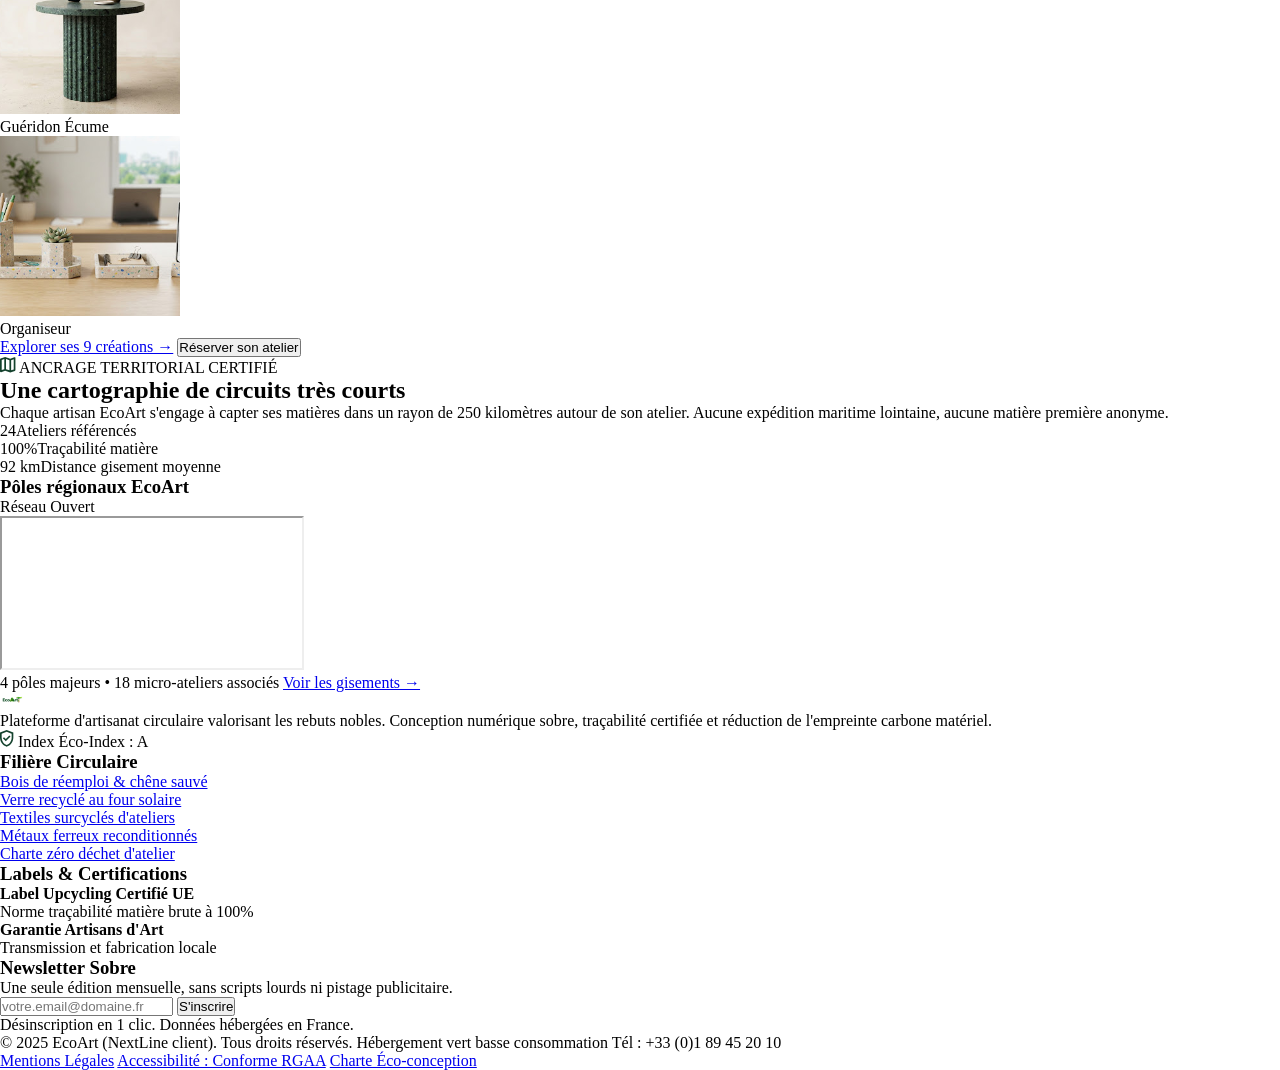
==== commit 6a959ece: "Merge branch 'main' into feature/mariem" ====
--- a/artisans.html
+++ b/artisans.html
@@ -1,5 +1,5 @@
 <!DOCTYPE html>
-<html lang="en">
+<html lang="fr">
 <head>
     <meta charset="UTF-8">
     <meta name="viewport" content="width=device-width, initial-scale=1.0">
@@ -7,83 +7,280 @@
     <link rel="stylesheet" href="CSS/service.css">
     <link rel="stylesheet" href="CSS/variables.css">
 </head>
-
-</header>
 <body>
-    <header >
-
+    <header class="header-1">
+        <img src="assets/icons/logo.png" alt="Logo EcoArt" height="40">
         <nav class="places">
-           <div class="pos1">
-             <img src="assets/icons/logo.png" alt="Logo EcoArt" height="100">
-           </div>
             <ul class="menu">
-                <li><a href="index.html" class="lien-actif">Accueil</a></li>
+                <li><a href="index.html">Accueil</a></li>
                 <li><a href="produit.html">Catalogue</a></li>
                 <li><a href="service.html">Ateliers & Services</a></li>
-                <li><a href="artisans.html">Nos Artisans</a></li>
+                <li><a href="artisans.html" class="btn-actif">Nos Artisans</a></li>
                 <li><a href="impact.html">Impact & Contact</a></li>
             </ul>
-   
         </nav>
-    </div>
-  </header>
-   <main>
-    <section>
-        <div>
-<h1>Les Mains derrière les Matière</h1> 
-<p>Découvrez les éco-artisans du réseau EcoArt.
-À la croisée de l'héritage d'atelier et de la stricte valorisation des rebuts industriels, chaque geste redéfinit l'usage sans puiser de nouvelle ressource géologique ou forestière.</p>
-  
-<nav>
-    <ul>
-        <li><a href="">Bois de Réemploi</a></li>
-        <li><a href="">Verre Cullet & Solaire</a></li>
-        <li><a href="">Textiles Surcyclés</a></li>
-        <li><a href="">Polymères & Composites</a></li>
-    </ul>
-</nav>
-</div>
-<aside>
-  <header class="charter-header">
-    <h2>Charte d'exigence 2025</h2>
-    <p> 100% Audité</p>
     </header>
-    <p>Nos artisans souscrivent à un cahier des charges rigoureux : zéro résine toxique, traçabilité des gisements à moins
-      de 250 km, et recyclabilité complète en fin de cycle de vie.
-    </p>
-<article>
-    <p>84%</p>
-    <h3>Rebuts valorisés/création</h3>
-</article>
-<article>
-    <p>4.9/5</p>
-    <h3>Indice de réparabilité</h3>
-</article>
-<section>
-    <h3>Flux de matières détournées (Mois courant)</h3>
-    <p>18.4 tonnes</p>
-    <progress value="88" max="100">88%</progress>
-    <ul>
-        <li>Bois</li>
-        <li>Verre</li>
-        <li>Textiles</li>
-        <li>Polymères</li>
-    </ul>
-</section>
-</aside>
-
-
-</section>
-   </main> 
-   <footer></footer>
+
+    <main class="m">
+        <section class="hero-section">
+            <div class="hero-content">
+                <h1>Les Mains derrière les Matières</h1>
+                <p>Découvrez les éco-artisans du réseau EcoArt. À la croisée de l'héritage d'atelier et de la stricte valorisation des rebuts industriels, chaque geste redéfinit l'usage sans puiser de nouvelle ressource géologique ou forestière.</p>
+                <nav class="filters">
+                    <button class="filter-btn active">Tous les Ateliers (24)</button>
+                    <button class="filter-btn">Bois de Réemploi</button>
+                    <button class="filter-btn">Verre Cullet & Solaire</button>
+                    <button class="filter-btn">Textiles Surcyclés</button>
+                    <button class="filter-btn">Polymères & Composites</button>
+                </nav>
+            </div>
+            
+            <aside class="charter-box">
+                <header class="charter-header">
+                    <h2>CHARTE D'EXIGENCE 2025</h2>
+                    <span class="audit-badge">100% Audité</span>
+                </header>
+                <p class="charter-desc">Nos artisans souscrivent à un cahier des charges rigoureux : zéro résine toxique, traçabilité des gisements à moins de 250 km, et recyclabilité complète en fin de cycle de vie.</p>
+                
+                <div class="stats-grid">
+                    <article class="stat-item">
+                        <p class="stat-number">84%</p>
+                        <h3>Rebuts valorisés/création</h3>
+                    </article>
+                    <article class="stat-item">
+                        <p class="stat-number">4.9/5</p>
+                        <h3>Indice de réparabilité</h3>
+                    </article>
+                </div>
+            </aside>
+        </section>
+
+        <section class="artisans-grid">
+            <!-- CARTE 1 : Antoine Mercier -->
+            <article class="artisan-card">
+                <div class="artisan-header">
+                    <img src="assets/image/artisans-1.svg" alt="Antoine Mercier" class="artisan-avatar">
+                    <div class="artisan-title">
+                        <span class="category">ÉBÉNISTE D'ART & UPCYCLING</span>
+                        <h2>Antoine Mercier</h2>
+                        <h4>Lyon (69) • Atelier La Fuste</h4>
+                    </div>
+                    <div class="status-badge">Anime 2 ateliers / mois</div>
+                </div>
+                <p class="quote">« Chaque poutre de déconstruction industrielle conserve la mémoire des siècles passés... »</p>
+                <div class="artisan-tags">
+                    <span class="tag-green">Chêne sauvé (bâtis 19e)</span>
+                    <span class="tag-green">Huiles végétales biosourcées</span>
+                    <span class="tag-red">-126 kg CO₂ / pièce</span>
+                </div>
+                <div class="creations">
+                    <h4>CRÉATIONS SIGNATURES RÉCENTES</h4>
+                    <div class="creation-images">
+                        <figure><img src="assets/image/artisans-2.svg" alt="Banc Brut"><figcaption>Banc Brut</figcaption></figure>
+                        <figure><img src="assets/image/artisans-3.svg" alt="Console 1980"><figcaption>Console 1980</figcaption></figure>
+                        <figure><img src="assets/image/artisans-4.svg" alt="Duo Pyramide"><figcaption>Duo Pyramide</figcaption></figure>
+                    </div>
+                </div>
+                <div class="card-actions">
+                    <a href="#" class="explore-link">Explorer ses 8 créations →</a>
+                    <button class="reserve-btn">Réserver son atelier</button>
+                </div>
+            </article>
+
+            <article class="artisan-card">
+                <div class="artisan-header">
+                    <img src="assets/image/artisans-5.svg" alt="Claire Dupuis" class="artisan-avatar">
+                    <div class="artisan-title">
+                        <span class="category">MAÎTRE VERRIÈRE & THERMOFORMAGE</span>
+                        <h2>Claire Dupuis</h2>
+                        <h4>Nantes (44) • Studio Calcin</h4>
+                    </div>
+                    <div class="status-badge">Anime 4 ateliers / mois</div>
+                </div>
+                <p class="quote">« Le verre est infiniment réincarnable. En collectant les bouteilles d'huîtres et le calcin... »</p>
+                <div class="artisan-tags">
+                    <span class="tag-green">Bouteilles de mer & calcin</span>
+                    <span class="tag-green">Four hybride solaire / biométhane</span>
+                    <span class="tag-red">-3.4 kg CO₂ / carafe</span>
+                </div>
+                <div class="creations">
+                    <h4>CRÉATIONS SIGNATURES RÉCENTES</h4>
+                    <div class="creation-images">
+                        <figure><img src="assets/image/artisans-6.svg" alt="Carafe"><figcaption>Carafe Écume</figcaption></figure>
+                        <figure><img src="assets/image/artisans-7.svg" alt="Gobelets"><figcaption>Gobelets Moiré</figcaption></figure>
+                        <figure><img src="assets/image/artisans-9.svg" alt="Suspension"><figcaption>Suspension Calcin</figcaption></figure>
+                    </div>
+                </div>
+                <div class="card-actions">
+                    <a href="#" class="explore-link">Explorer ses 12 créations →</a>
+                    <button class="reserve-btn">Réserver son atelier</button>
+                </div>
+            </article>
+
+            <article class="artisan-card">
+                <div class="artisan-header">
+                    <img src="assets/image/artisans-9.svg" alt="Fatou Diallo" class="artisan-avatar">
+                    <div class="artisan-title">
+                        <span class="category">DESIGNER TEXTILE & ZÉRO CHUTE</span>
+                        <h2>Fatou Diallo</h2>
+                        <h4>Lille (59) • Manufacture Trame</h4>
+                    </div>
+                    <div class="status-badge">Anime 3 ateliers / mois</div>
+                </div>
+                <p class="quote">« Le Nord possède un patrimoine textile exceptionnel désormais dormant... »</p>
+                <div class="artisan-tags">
+                    <span class="tag-green">Fins de séries lin & chanvre</span>
+                    <span class="tag-green">Teintures végétales (garance, pelures)</span>
+                    <span class="tag-red">1 200 L d'eau épargnés</span>
+                </div>
+                <div class="creations">
+                    <h4>CRÉATIONS SIGNATURES RÉCENTES</h4>
+                    <div class="creation-images">
+                        <figure><img src="assets/image/artisans-10.svg" alt="Tenture"><figcaption>Tenture Sillons</figcaption></figure>
+                        <figure><img src="assets/image/artisans-11.svg" alt="Pouf"><figcaption>Pouf Galet</figcaption></figure>
+                        <figure><img src="assets/image/artisans-12.svg" alt="Linge"><figcaption>Linge Héritage</figcaption></figure>
+                    </div>
+                </div>
+                <div class="card-actions">
+                    <a href="#" class="explore-link">Explorer ses 15 créations →</a>
+                    <button class="reserve-btn">Réserver son atelier</button>
+                </div>
+            </article>
+
+            <article class="artisan-card">
+                <div class="artisan-header">
+                    <img src="assets/image/artisans-13.svg" alt="Marc Leroux" class="artisan-avatar">
+                    <div class="artisan-title">
+                        <span class="category">ARTISAN MATIÉRISTE & POLYMÈRES</span>
+                        <h2>Marc Leroux</h2>
+                        <h4>Bordeaux (33) • Lab NéoMatière</h4>
+                    </div>
+                    <div class="status-badge">Anime 2 ateliers / mois</div>
+                </div>
+                <p class="quote">« Le plastique post-consommation possède les qualités structurelles du marbre... »</p>
+                <div class="artisan-tags">
+                    <span class="tag-green">Polyéthylène & filets de pêche</span>
+                    <span class="tag-green">Compression thermo-mécanique</span>
+                    <span class="tag-red">14 kg plastique détourné</span>
+                </div>
+                <div class="creations">
+                    <h4>CRÉATIONS SIGNATURES RÉCENTES</h4>
+                    <div class="creation-images">
+                        <figure><img src="assets/image/artisans-14.svg" alt="Plateau"><figcaption>Plateau Marbré</figcaption></figure>
+                        <figure><img src="assets/image/artisans-15.svg" alt="Guéridon"><figcaption>Guéridon Écume</figcaption></figure>
+                        <figure><img src="assets/image/artisans-16.svg" alt="Organiseur"><figcaption>Organiseur</figcaption></figure>
+                    </div>
+                </div>
+                <div class="card-actions">
+                    <a href="#" class="explore-link">Explorer ses 9 créations →</a>
+                    <button class="reserve-btn">Réserver son atelier</button>
+                </div>
+            </article>
+        </section>
+
+        <section class="cartographie-section">
+            <div class="cartographie-text">
+                <div class="badge-territoire">
+                    <img src="assets/icons/artisans-icons/Icon (21).svg" alt="Icône" width="16"> ANCRAGE TERRITORIAL CERTIFIÉ
+                </div>
+                <h2>Une cartographie de circuits très courts</h2>
+                <p>Chaque artisan EcoArt s'engage à capter ses matières dans un rayon de 250 kilomètres autour de son atelier. Aucune expédition maritime lointaine, aucune matière première anonyme.</p>
+                <div class="stats-grid">
+                    <div class="stat-block"><span class="stat-number">24</span><span class="stat-label">Ateliers référencés</span></div>
+                    <div class="stat-block"><span class="stat-number">100%</span><span class="stat-label">Traçabilité matière</span></div>
+                    <div class="stat-block"><span class="stat-number">92 km</span><span class="stat-label">Distance gisement moyenne</span></div>
+                </div>
+            </div>
+            
+            <!-- <aside class="map-container">
+                <div class="map-header">
+                    <h3>Pôles régionaux EcoArt</h3>
+                    <span class="network-status"><span class="green-dot"></span> Réseau Ouvert</span>
+                </div>
+                <img src="assets/image/carte-lille.jpg" alt="Carte" class="map-img">
+                <div class="map-footer">
+                    <span class="map-info">4 pôles majeurs • 18 micro-ateliers associés</span>
+                    <a href="#" class="map-link">Voir les gisements →</a>
+                </div>
+            </aside>-->
+            <!-- Partie Droite : La Carte Blanche -->
+    <aside class="map-container">
+        <div class="map-header">
+            <h3>Pôles régionaux EcoArt</h3>
+            <span class="network-status"><span class="green-dot"></span> Réseau Ouvert</span>
+        </div>
+        
+        <iframe 
+            src="https://www.google.com/maps/embed?pb=!1m18!1m12!1m3!1d161868.51475143365!2d2.9068065091763784!3d50.631114002621415!2m3!1f0!2f0!3f0!3m2!1i1024!2i768!4f13.1!3m3!1m2!1s0x47c2d579b3256e11%3A0x40af13e81646360!2sLille%2C%20France!5e0!3m2!1sfr!2sfr!4v1700000000000!5m2!1sfr!2sfr" 
+            class="map-iframe" 
+            allowfullscreen="" 
+            loading="lazy" 
+            referrerpolicy="no-referrer-when-downgrade">
+        </iframe>
+        
+        <div class="map-footer">
+            <span class="map-info">4 pôles majeurs • 18 micro-ateliers associés</span>
+            <a href="#" class="map-link">Voir les gisements →</a>
+        </div>
+    </aside>
+        </section>
+    </main>
+<footer class="site-footer">
+        <div class="footer-top">
+            <div class="footer-col brand">
+                <div class="brand-logo">
+                    <img src="assets\icons\logo.png" alt="Logo" width="24">
+                </div>
+                <p>Plateforme d'artisanat circulaire valorisant les rebuts nobles. Conception numérique sobre, traçabilité certifiée et réduction de l'empreinte carbone matériel.</p>
+                <div class="eco-badge">
+                    <img src="assets/icons/artisans-icons/Icon (1).svg" alt="Check" width="14"> Index Éco-Index : A
+                </div>
+            </div>
+            
+            <div class="footer-col links">
+                <h3>Filière Circulaire</h3>
+                <ul>
+                    <li><a href="#">Bois de réemploi & chêne sauvé</a></li>
+                    <li><a href="#">Verre recyclé au four solaire</a></li>
+                    <li><a href="#">Textiles surcyclés d'ateliers</a></li>
+                    <li><a href="#">Métaux ferreux reconditionnés</a></li>
+                    <li><a href="#">Charte zéro déchet d'atelier</a></li>
+                </ul>
+            </div>
+            
+            <div class="footer-col certifications">
+                <h3>Labels & Certifications</h3>
+                <div class="cert-card">
+                    <strong>Label Upcycling Certifié UE</strong>
+                    <p>Norme traçabilité matière brute à 100%</p>
+                </div>
+                <div class="cert-card">
+                    <strong>Garantie Artisans d'Art</strong>
+                    <p>Transmission et fabrication locale</p>
+                </div>
+            </div>
+            
+            <div class="footer-col newsletter">
+                <h3>Newsletter Sobre</h3>
+                <p class="news-desc">Une seule édition mensuelle, sans scripts lourds ni pistage publicitaire.</p>
+                <form action="#" method="POST" class="news-form">
+                    <input type="email" placeholder="votre.email@domaine.fr" required>
+                    <button type="submit">S'inscrire</button>
+                </form>
+                <p class="privacy-note">Désinscription en 1 clic. Données hébergées en France.</p>
+            </div>
+        </div>
+
+        <div class="footer-bottom">
+            <div class="copyright">
+                © 2025 EcoArt (NextLine client). Tous droits réservés. Hébergement vert basse consommation Tél : +33 (0)1 89 45 20 10
+            </div>
+            <div class="legal-links">
+                <a href="#">Mentions Légales</a>
+                <a href="#">Accessibilité : Conforme RGAA</a>
+                <a href="#">Charte Éco-conception</a>
+            </div>
+        </div>
+    </footer>
 </body>
-</html>
-
-
-
-
-
-
-
-
-
+</html>
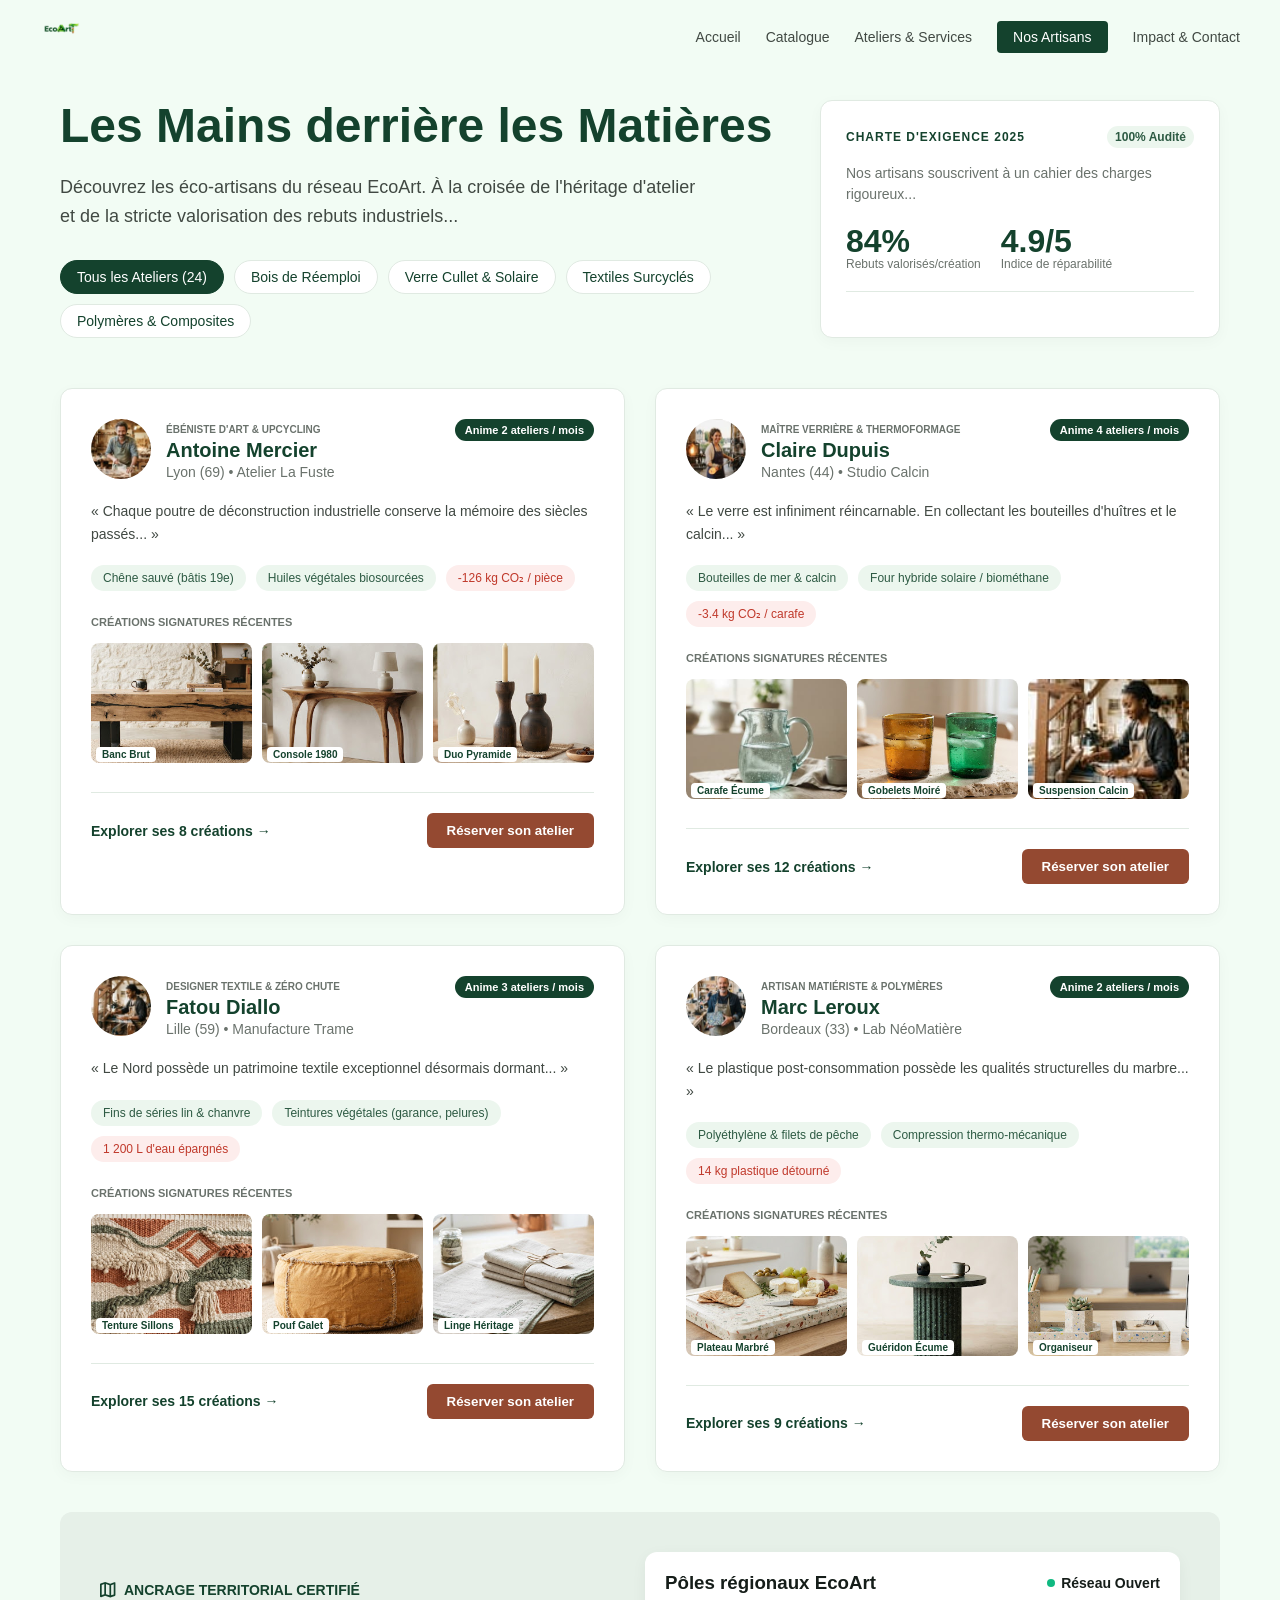
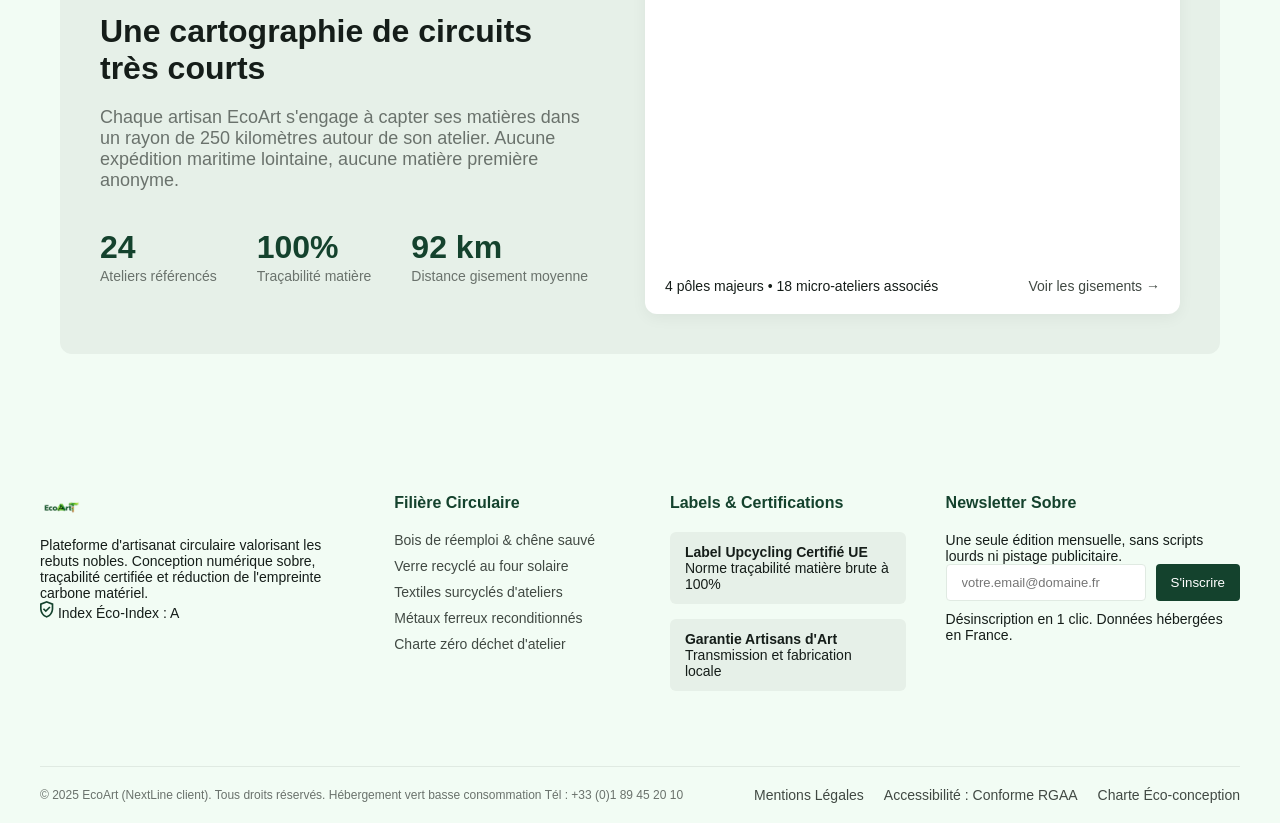
==== commit 42a5f119: "update of artisans files add favicon ,adapt header to responsive design" ====
--- a/artisans.html
+++ b/artisans.html
@@ -3,13 +3,21 @@
 <head>
     <meta charset="UTF-8">
     <meta name="viewport" content="width=device-width, initial-scale=1.0">
-    <title>Document</title>
-    <link rel="stylesheet" href="CSS/service.css">
+    <title>EcoArt - Nos Artisans</title>
+    
+    <link rel="icon" type="image/png" href="assets/icons/logo.png">
     <link rel="stylesheet" href="CSS/variables.css">
+    <link rel="stylesheet" href="CSS/artisans.css">
 </head>
 <body>
     <header class="header-1">
-        <img src="assets/icons/logo.png" alt="Logo EcoArt" height="40">
+        <div class="brand-logo">
+            <img src="assets/icons/logo.png" alt="Logo EcoArt">
+        </div>
+        
+        <input type="checkbox" id="menu-toggle" class="menu-checkbox">
+        <label for="menu-toggle" class="hamburger">☰</label>    
+        
         <nav class="places">
             <ul class="menu">
                 <li><a href="index.html">Accueil</a></li>
@@ -25,7 +33,7 @@
         <section class="hero-section">
             <div class="hero-content">
                 <h1>Les Mains derrière les Matières</h1>
-                <p>Découvrez les éco-artisans du réseau EcoArt. À la croisée de l'héritage d'atelier et de la stricte valorisation des rebuts industriels, chaque geste redéfinit l'usage sans puiser de nouvelle ressource géologique ou forestière.</p>
+                <p>Découvrez les éco-artisans du réseau EcoArt. À la croisée de l'héritage d'atelier et de la stricte valorisation des rebuts industriels...</p>
                 <nav class="filters">
                     <button class="filter-btn active">Tous les Ateliers (24)</button>
                     <button class="filter-btn">Bois de Réemploi</button>
@@ -40,9 +48,8 @@
                     <h2>CHARTE D'EXIGENCE 2025</h2>
                     <span class="audit-badge">100% Audité</span>
                 </header>
-                <p class="charter-desc">Nos artisans souscrivent à un cahier des charges rigoureux : zéro résine toxique, traçabilité des gisements à moins de 250 km, et recyclabilité complète en fin de cycle de vie.</p>
-                
-                <div class="stats-grid">
+                <p class="charter-desc">Nos artisans souscrivent à un cahier des charges rigoureux...</p>
+                <div class="stats-grid-small">
                     <article class="stat-item">
                         <p class="stat-number">84%</p>
                         <h3>Rebuts valorisés/création</h3>
@@ -56,7 +63,6 @@
         </section>
 
         <section class="artisans-grid">
-            <!-- CARTE 1 : Antoine Mercier -->
             <article class="artisan-card">
                 <div class="artisan-header">
                     <img src="assets/image/artisans-1.svg" alt="Antoine Mercier" class="artisan-avatar">
--- a/CSS/variables.css
+++ b/CSS/variables.css
@@ -1,4 +1,4 @@
-:root{  
+ :root{  
   
   /*le colore */
   --titre-icon: #14422D;
--- a/CSS/artisans.css
+++ b/CSS/artisans.css
@@ -0,0 +1,630 @@
+@import url('https://fonts.googleapis.com/css2?family=Space+Grotesk:wght@300..700&display=swap');
+
+* {
+  box-sizing: border-box;
+  margin: 0;
+  padding: 0;
+}
+
+html {
+  scroll-behavior: smooth;
+}
+
+body {
+  font-family: var(--font-main);
+  color: var(--text-color);
+  background-color: var(--colore-fond);
+}
+
+li {
+  list-style: none;
+}
+
+a {
+  text-decoration: none;
+  color: var(--paragraphe);
+  font-size: var(--font-sm);
+  font-weight: 500;
+}
+
+.header-1 {
+  display: flex;
+  justify-content: space-between;
+  align-items: center;
+  background-color: var(--colore-fond);
+  padding: 15px 40px;
+  position: fixed;
+  top: 0;
+  left: 0;
+  width: 100%;
+  z-index: 1000;
+}
+
+.header-1 img {
+  height: 40px;
+  width: auto;
+  object-fit: contain;
+}
+
+.brand-logo img,
+.footer-logo img {
+  height: 28px;
+  width: auto;
+  object-fit: contain;
+}
+
+.pos1 {
+  display: flex;
+  justify-content: space-around;
+  gap: 10px;
+}
+
+.menu {
+  display: flex;
+  align-items: center;
+  gap: 25px;
+}
+
+.btn-actif {
+  background-color: var(--surface-foncée);
+  color: var(--text-on-primary);
+  padding: 8px 16px;
+  border-radius: 4px;
+}
+
+.btn-actif:hover {
+  background-color: var(--primary-hover);
+}
+
+.menu-checkbox {
+  display: none;
+}
+
+.hamburger {
+  display: none;
+  font-size: 30px;
+  cursor: pointer;
+  color: var(--titre-icon);
+}
+
+.m {
+  background-color: var(--background-color);
+  padding: 100px 60px 40px;
+}
+
+.hero-section {
+  display: grid;
+  grid-template-columns: 1fr 400px;
+  gap: 40px;
+  margin-bottom: 50px;
+}
+
+.tag-badge {
+  display: inline-block;
+  background-color: var(--background-meyne);
+  color: var(--titre-icon);
+  padding: 6px 12px;
+  border-radius: 20px;
+  font-size: var(--font-xs);
+  font-weight: 600;
+  margin-bottom: 15px;
+}
+
+.hero-content h1 {
+  font-size: var(--font-2xl);
+  color: var(--titre-icon);
+  margin-bottom: 20px;
+  line-height: 1.1;
+}
+
+.hero-content p {
+  font-size: var(--font-md);
+  color: var(--paragraphe);
+  margin-bottom: 30px;
+  line-height: 1.6;
+  max-width: 90%;
+}
+
+.filters {
+  display: flex;
+  flex-wrap: wrap;
+  gap: 10px;
+}
+
+.filter-btn {
+  background-color: var(--text-on-primary);
+  color: var(--titre-icon);
+  padding: 8px 16px;
+  border-radius: 20px;
+  border: 1px solid var(--border-color);
+  font-size: var(--font-sm);
+}
+
+.filter-btn.active {
+  background-color: var(--surface-foncée);
+  color: var(--text-on-primary);
+  border-color: var(--surface-foncée);
+}
+
+.charter-box {
+  background-color: var(--text-on-primary);
+  padding: 25px;
+  border-radius: 12px;
+  box-shadow: 0 4px 15px rgba(0, 0, 0, 0.03);
+  border: 1px solid var(--border-color);
+}
+
+.charter-header {
+  display: flex;
+  justify-content: space-between;
+  align-items: center;
+  margin-bottom: 15px;
+}
+
+.charter-header h2 {
+  font-size: var(--font-xs);
+  color: var(--titre-icon);
+  letter-spacing: 1px;
+}
+
+.audit-badge {
+  color: var(--primary-medium);
+  background-color: var(--surface-soft);
+  padding: 4px 8px;
+  border-radius: 12px;
+  font-size: var(--font-xs);
+  font-weight: bold;
+}
+
+.charter-desc {
+  font-size: var(--font-sm);
+  color: var(--text-muted);
+  margin-bottom: 20px;
+  line-height: 1.5;
+}
+
+.stats-grid-small {
+  display: flex;
+  gap: 20px;
+  border-bottom: 1px solid var(--border-color);
+  padding-bottom: 20px;
+}
+
+.stat-number {
+  font-size: var(--font-xl);
+  color: var(--titre-icon);
+  font-weight: bold;
+}
+
+.stat-item h3 {
+  font-size: var(--font-xs);
+  color: var(--text-muted);
+  font-weight: normal;
+}
+
+.artisans-grid {
+  display: grid;
+  grid-template-columns: repeat(2, 1fr);
+  gap: 30px;
+}
+
+.artisan-card {
+  background-color: var(--text-on-primary);
+  border-radius: 12px;
+  padding: 30px;
+  box-shadow: 0 4px 15px rgba(0, 0, 0, 0.03);
+  border: 1px solid var(--border-color);
+}
+
+.artisan-header {
+  display: flex;
+  align-items: flex-start;
+  gap: 15px;
+  margin-bottom: 20px;
+  position: relative;
+}
+
+.artisan-avatar {
+  width: 60px;
+  height: 60px;
+  border-radius: 50%;
+  object-fit: cover;
+}
+
+.artisan-title .category {
+  font-size: 10px;
+  color: var(--text-muted);
+  font-weight: bold;
+  text-transform: uppercase;
+}
+
+.artisan-title h2 {
+  font-size: var(--font-lg);
+  color: var(--titre-icon);
+  margin: 2px 0;
+}
+
+.artisan-title h4 {
+  font-size: var(--font-sm);
+  color: var(--text-muted);
+  font-weight: normal;
+}
+
+.status-badge {
+  position: absolute;
+  right: 0;
+  top: 0;
+  background-color: var(--surface-foncée);
+  color: var(--text-on-primary);
+  padding: 5px 10px;
+  border-radius: 15px;
+  font-size: 11px;
+  font-weight: bold;
+}
+
+.quote {
+  font-size: var(--font-sm);
+  color: var(--paragraphe);
+  line-height: 1.6;
+  margin-bottom: 20px;
+}
+
+.artisan-tags {
+  display: flex;
+  flex-wrap: wrap;
+  gap: 10px;
+  margin-bottom: 25px;
+}
+
+.artisan-tags span {
+  font-size: 12px;
+  padding: 6px 12px;
+  border-radius: 20px;
+  font-weight: 500;
+}
+
+.tag-green {
+  background-color: var(--carte-colore);
+  color: var(--primary-medium);
+}
+
+.tag-red {
+  background-color: #FDEDEC;
+  color: #C0392B;
+}
+
+.creations h4 {
+  font-size: 11px;
+  color: var(--text-muted);
+  margin-bottom: 15px;
+}
+
+.creation-images {
+  display: grid;
+  grid-template-columns: repeat(3, 1fr);
+  gap: 10px;
+  margin-bottom: 25px;
+}
+
+.creation-images figure {
+  margin: 0;
+  position: relative;
+}
+
+.creation-images img {
+  width: 100%;
+  height: 120px;
+  object-fit: cover;
+  border-radius: 8px;
+}
+
+.creation-images figcaption {
+  position: absolute;
+  bottom: 5px;
+  left: 5px;
+  background-color: var(--text-on-primary);
+  padding: 2px 6px;
+  border-radius: 4px;
+  font-size: 10px;
+  font-weight: bold;
+  color: var(--titre-icon);
+}
+
+.card-actions {
+  display: flex;
+  justify-content: space-between;
+  align-items: center;
+  border-top: 1px solid var(--border-color);
+  padding-top: 20px;
+}
+
+.explore-link {
+  color: var(--link-color);
+  font-size: var(--font-sm);
+  font-weight: 600;
+}
+
+.reserve-btn {
+  background-color: var(--soustitre-botun);
+  color: var(--text-on-primary);
+  border: none;
+  padding: 10px 20px;
+  border-radius: 6px;
+  font-weight: bold;
+  cursor: pointer;
+}
+
+.reserve-btn:hover {
+  opacity: 0.9;
+}
+
+.cartographie-section {
+  display: flex;
+  justify-content: space-between;
+  align-items: center;
+  gap: 50px;
+  background-color: var(--background-meyne);
+  padding: 40px;
+  border-radius: 12px;
+  margin: 40px 0;
+  width: 100%;
+}
+
+.cartographie-text {
+  flex: 1;
+}
+
+.map-container {
+  flex: 1;
+  background: white;
+  padding: 20px;
+  border-radius: 12px;
+  box-shadow: 0 4px 15px rgba(0, 0, 0, 0.05);
+}
+
+.badge-territoire {
+  display: inline-flex;
+  align-items: center;
+  gap: 8px;
+  font-size: var(--font-sm);
+  font-weight: 700;
+  color: var(--titre-icon);
+  text-transform: uppercase;
+  margin-bottom: 15px;
+}
+
+.cartographie-text h2 {
+  font-size: var(--font-xl);
+  margin: 0 0 20px 0;
+  color: var(--text-color);
+}
+
+.cartographie-text p {
+  color: var(--text-muted);
+  font-size: var(--font-md);
+  margin-bottom: 40px;
+}
+
+.stats-grid {
+  display: flex;
+  gap: 40px;
+}
+
+.stat-block {
+  display: flex;
+  flex-direction: column;
+}
+
+.stat-number {
+  font-size: var(--font-xl);
+  font-weight: 700;
+  color: var(--titre-icon);
+  line-height: 1;
+}
+
+.stat-label {
+  font-size: var(--font-sm);
+  color: var(--text-muted);
+  margin-top: 5px;
+}
+
+.map-header {
+  display: flex;
+  justify-content: space-between;
+  align-items: center;
+  margin-bottom: 15px;
+}
+
+.network-status {
+  display: flex;
+  align-items: center;
+  gap: 6px;
+  font-size: var(--font-sm);
+  font-weight: 600;
+}
+
+.green-dot {
+  width: 8px;
+  height: 8px;
+  background-color: #10b981;
+  border-radius: 50%;
+  display: inline-block;
+}
+
+.map-iframe {
+  width: 100%;
+  height: 250px;
+  border: none;
+  border-radius: 8px;
+}
+
+.map-footer {
+  display: flex;
+  justify-content: space-between;
+  align-items: center;
+  margin-top: 15px;
+  font-size: var(--font-sm);
+}
+
+.site-footer {
+  background-color: var(--background-color);
+  color: var(--text-color);
+  font-family: var(--font-second);
+  padding: 60px 40px 20px 40px;
+  font-size: var(--font-sm);
+}
+
+.footer-top {
+  display: grid;
+  grid-template-columns: 2fr 1.5fr 1.5fr 1.5fr;
+  gap: 40px;
+  margin-bottom: 60px;
+}
+
+.brand-logo {
+  display: flex;
+  align-items: center;
+  gap: 10px;
+  margin-bottom: 15px;
+}
+
+.eco-badge-footer {
+  display: inline-flex;
+  align-items: center;
+  gap: 8px;
+  background-color: var(--background-meyne);
+  padding: 6px 12px;
+  border-radius: 20px;
+  font-weight: 600;
+  font-size: var(--font-xs);
+  color: var(--titre-icon);
+}
+
+.footer-col h3 {
+  color: var(--titre-icon);
+  font-size: var(--font-base);
+  margin-bottom: 20px;
+  font-weight: 600;
+}
+
+.links ul {
+  padding: 0;
+  margin: 0;
+}
+
+.links li {
+  margin-bottom: 10px;
+}
+
+.cert-card {
+  background-color: var(--background-meyne);
+  padding: 12px 15px;
+  border-radius: 6px;
+  margin-bottom: 15px;
+}
+
+.news-form {
+  display: flex;
+  gap: 10px;
+  margin-bottom: 10px;
+}
+
+.news-form input {
+  flex: 1;
+  padding: 10px 15px;
+  border: 1px solid var(--border-color);
+  border-radius: 4px;
+  font-size: 13px;
+}
+
+.news-form button {
+  background-color: var(--surface-foncée);
+  color: var(--text-on-primary);
+  border: none;
+  padding: 10px 15px;
+  border-radius: 4px;
+  cursor: pointer;
+}
+
+.footer-bottom {
+  display: flex;
+  justify-content: space-between;
+  align-items: center;
+  padding-top: 20px;
+  border-top: 1px solid var(--border-color);
+  font-size: var(--font-xs);
+  color: var(--text-muted);
+}
+
+.legal-links {
+  display: flex;
+  gap: 20px;
+}
+
+
+
+@media (max-width: 1024px) {
+  .hero-section {
+    grid-template-columns: 1fr;
+  }
+
+  .artisans-grid {
+    grid-template-columns: 1fr;
+  }
+
+  .cartographie-section {
+    flex-direction: column;
+  }
+
+  .map-container {
+    width: 100%;
+  }
+
+  .footer-top {
+    grid-template-columns: 1fr 1fr;
+  }
+}
+
+@media (max-width: 768px) {
+  .header-1 {
+    padding: 15px 20px;
+  }
+
+  .m {
+    padding: 90px 20px 40px;
+  }
+
+  .hamburger {
+    display: block;
+  }
+
+  .places {
+    display: none;
+    position: absolute;
+    top: 70px;
+    left: 0;
+    width: 100%;
+    background-color: var(--colore-fond);
+    padding: 20px 0;
+    box-shadow: 0 10px 15px rgba(0, 0, 0, 0.05);
+  }
+
+  .places .menu {
+    flex-direction: column;
+    gap: 20px;
+  }
+
+  .menu-checkbox:checked~.places {
+    display: block;
+  }
+
+  .footer-top {
+    grid-template-columns: 1fr;
+  }
+
+  .footer-bottom {
+    flex-direction: column;
+    gap: 10px;
+    text-align: center;
+  }
+}
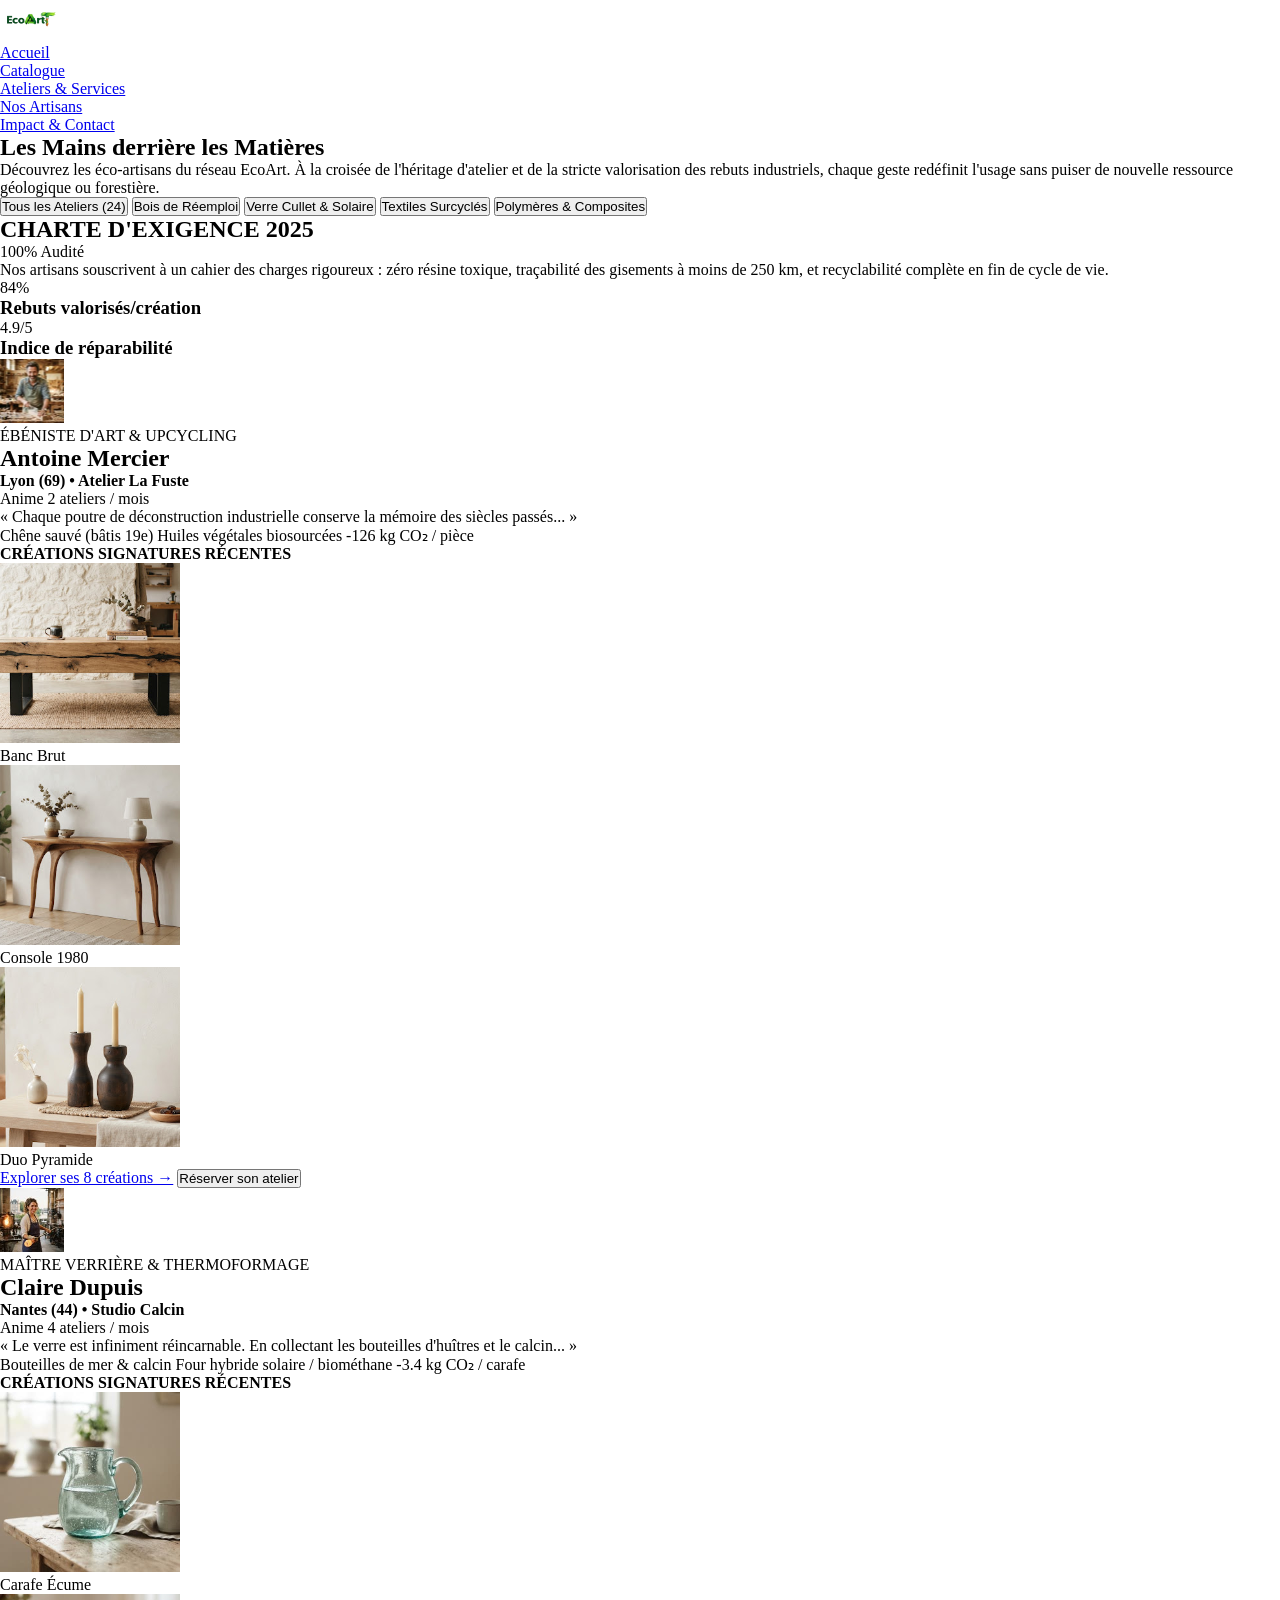
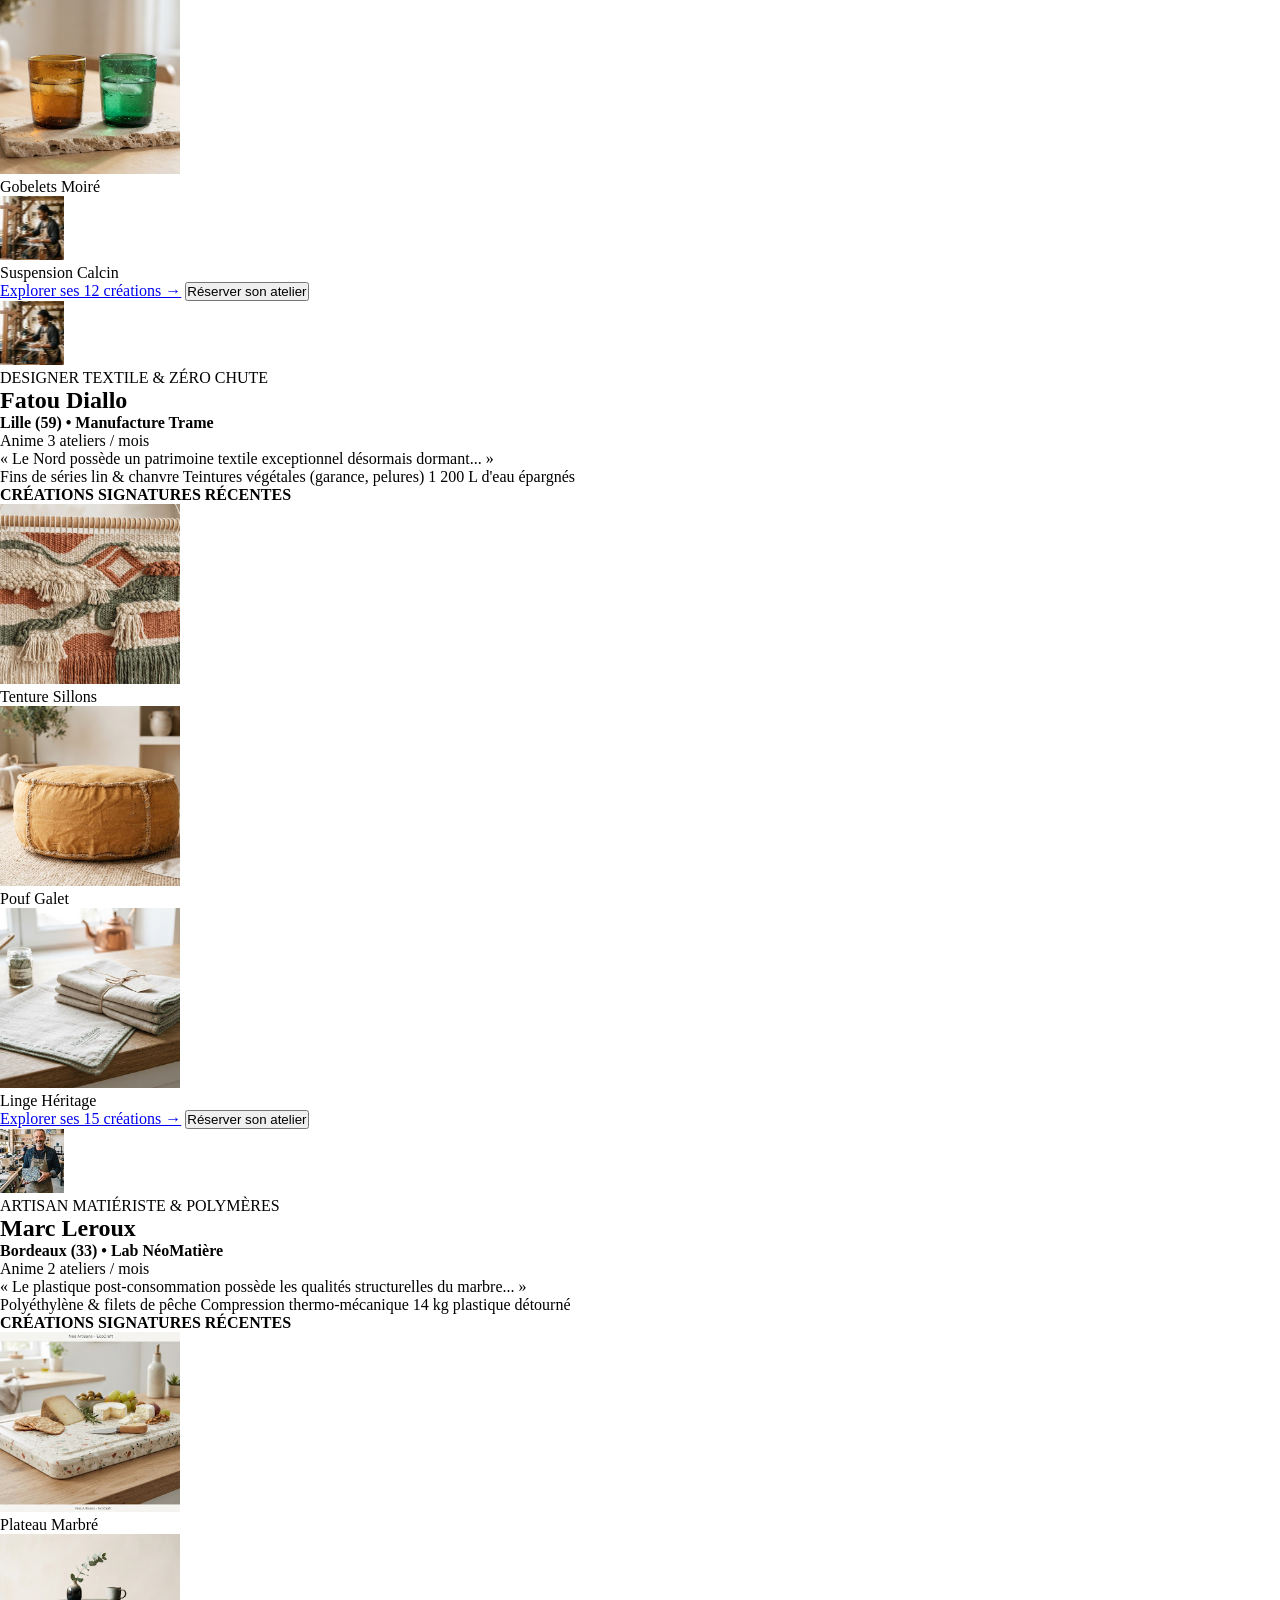
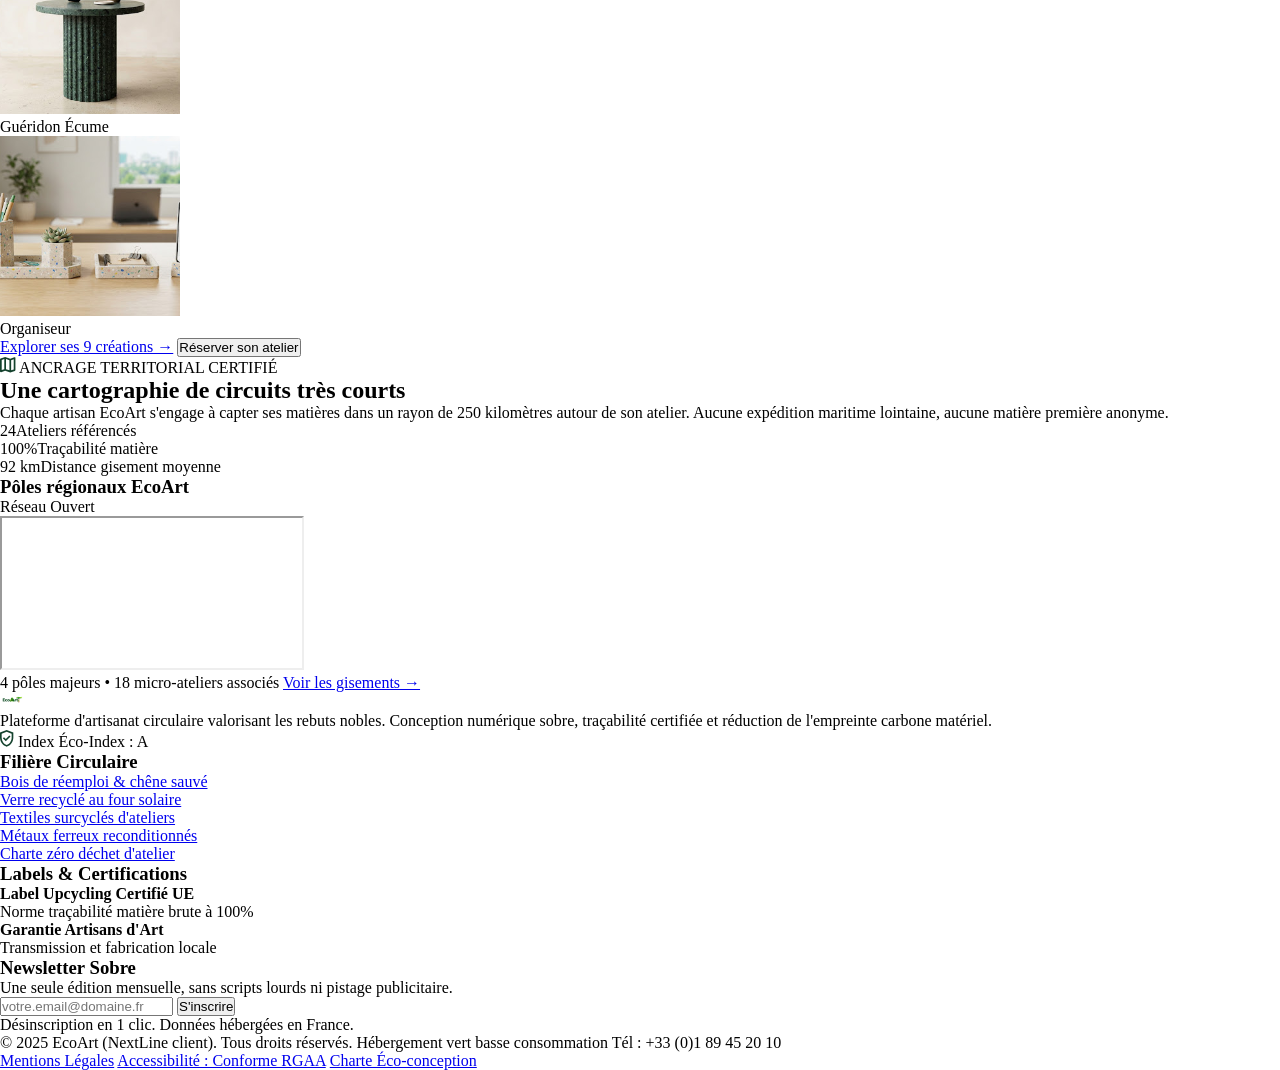
==== commit 253ac67d: "Merge branch 'feature/Hamza' of https://github.com/Abdellah-Belaalia/EcoArt into feature/Hamza" ====
--- a/artisans.html
+++ b/artisans.html
@@ -3,21 +3,13 @@
 <head>
     <meta charset="UTF-8">
     <meta name="viewport" content="width=device-width, initial-scale=1.0">
-    <title>EcoArt - Nos Artisans</title>
-    
-    <link rel="icon" type="image/png" href="assets/icons/logo.png">
+    <title>Document</title>
+    <link rel="stylesheet" href="CSS/service.css">
     <link rel="stylesheet" href="CSS/variables.css">
-    <link rel="stylesheet" href="CSS/artisans.css">
 </head>
 <body>
     <header class="header-1">
-        <div class="brand-logo">
-            <img src="assets/icons/logo.png" alt="Logo EcoArt">
-        </div>
-        
-        <input type="checkbox" id="menu-toggle" class="menu-checkbox">
-        <label for="menu-toggle" class="hamburger">☰</label>    
-        
+        <img src="assets/icons/logo.png" alt="Logo EcoArt" height="40">
         <nav class="places">
             <ul class="menu">
                 <li><a href="index.html">Accueil</a></li>
@@ -33,7 +25,7 @@
         <section class="hero-section">
             <div class="hero-content">
                 <h1>Les Mains derrière les Matières</h1>
-                <p>Découvrez les éco-artisans du réseau EcoArt. À la croisée de l'héritage d'atelier et de la stricte valorisation des rebuts industriels...</p>
+                <p>Découvrez les éco-artisans du réseau EcoArt. À la croisée de l'héritage d'atelier et de la stricte valorisation des rebuts industriels, chaque geste redéfinit l'usage sans puiser de nouvelle ressource géologique ou forestière.</p>
                 <nav class="filters">
                     <button class="filter-btn active">Tous les Ateliers (24)</button>
                     <button class="filter-btn">Bois de Réemploi</button>
@@ -48,8 +40,9 @@
                     <h2>CHARTE D'EXIGENCE 2025</h2>
                     <span class="audit-badge">100% Audité</span>
                 </header>
-                <p class="charter-desc">Nos artisans souscrivent à un cahier des charges rigoureux...</p>
-                <div class="stats-grid-small">
+                <p class="charter-desc">Nos artisans souscrivent à un cahier des charges rigoureux : zéro résine toxique, traçabilité des gisements à moins de 250 km, et recyclabilité complète en fin de cycle de vie.</p>
+                
+                <div class="stats-grid">
                     <article class="stat-item">
                         <p class="stat-number">84%</p>
                         <h3>Rebuts valorisés/création</h3>
@@ -63,6 +56,7 @@
         </section>
 
         <section class="artisans-grid">
+            <!-- CARTE 1 : Antoine Mercier -->
             <article class="artisan-card">
                 <div class="artisan-header">
                     <img src="assets/image/artisans-1.svg" alt="Antoine Mercier" class="artisan-avatar">
--- a/CSS/service.css
+++ b/CSS/service.css
@@ -0,0 +1,101 @@
+*{
+    margin: 0;
+    padding: 0;
+    box-sizing: border-box;
+}
+
+.Hero_section{
+   background-color: #F2FCF4;
+}
+.titre #p1{
+    color: #14422D;
+    margin-top:6px
+}
+.test{
+    display:flex;
+    background-color: #E6F0E8;
+    width: 310px;
+    gap:8px;
+    border-radius:20px;
+
+}
+h1{
+    font-family: space Grotesk ;
+}
+.img{
+    position: relative;
+}
+
+.rajaa{
+    display: flex;
+    position: absolute;
+    top: 10px;
+    background-color: #E6F0E8;
+    width: 220px;
+    gap:8px;
+    border-radius:20px;
+}
+#bouchra{
+    background-color:#944931;
+    position: absolute;
+    display: flex;
+    top:220px ;
+    right: -370px;
+    color:#FFFFFF;
+}
+.inclus{
+    display: flex;
+    width: 310px;
+    gap:8px;
+}
+.container{
+    display: flex;
+    
+}
+.section{
+    background-color:  #F2FCF4;
+}
+.tempt{
+    display: flex;
+    font-size: 16px;
+    white-space: nowrap;
+    gap: 5px;
+    align-items: center;
+}
+.dabat{
+    display: flex;
+    font-size: 16px;
+    white-space: nowrap;
+    gap: 5px;
+    align-items: center;
+    
+}
+.max-person{
+    display: flex;
+    font-size: 16px;
+    white-space: nowrap;
+    gap: 5px;
+    align-items: center;
+    
+}
+.classement{
+    display: flex;
+    gap : 50px;
+}
+#p2{
+    font-size: 12px;
+}
+.articles{
+    display: grid;
+    grid-template-columns: repeat(2,1fr) ;
+    gap: 24px;
+}
+@media (max-width: 700px) {
+  .cartes {
+    grid-template-columns: 1fr;
+  }
+  .sessions-entete {
+    flex-direction: column;
+    gap: 8px;
+  }
+}
--- a/CSS/variables.css
+++ b/CSS/variables.css
@@ -1,9 +1,10 @@
- :root{  
+@import url('https://fonts.googleapis.com/css2?family=Roboto:ital,wght@0,100..900;1,100..900&display=swap');
+:root{  
   
   /*le colore */
   --titre-icon: #14422D;
   --primary-medium: #2d5a43;
-  --primary-hover: #2d5a43;
+  --primary-over: #2d5a43;
   --carte-colore: #ECF6EE;
   --paragraphe: #414943; 
   --soustitre-botun: #944931;
@@ -12,17 +13,22 @@
     
   /* Packground et les pordare */
   --background-color: #F2FCF4; 
-  --background-meyne: #E6F0E8;          
+  --background-meyne: #E6F0E8;       
   --surface-soft: #ecf6ee;       
   --surface-foncée: #14422d; 
   --border-color: #e0eae2; 
   
   
   /* les colore de teste */
-  --text-color: #151d19;         
-  --text-muted: #6a726c;           
+  --text-color: #151d19; 
+  --text-muted: #6a726c;
+  --test-p : #414943;  
+  --test-delavee : #717973 ;         
   --text-on-primary: #ffffff;       
   --link-color: #14422d;
+  --text-red: #944931;
+
+
 
 
   /* la tai de texte */
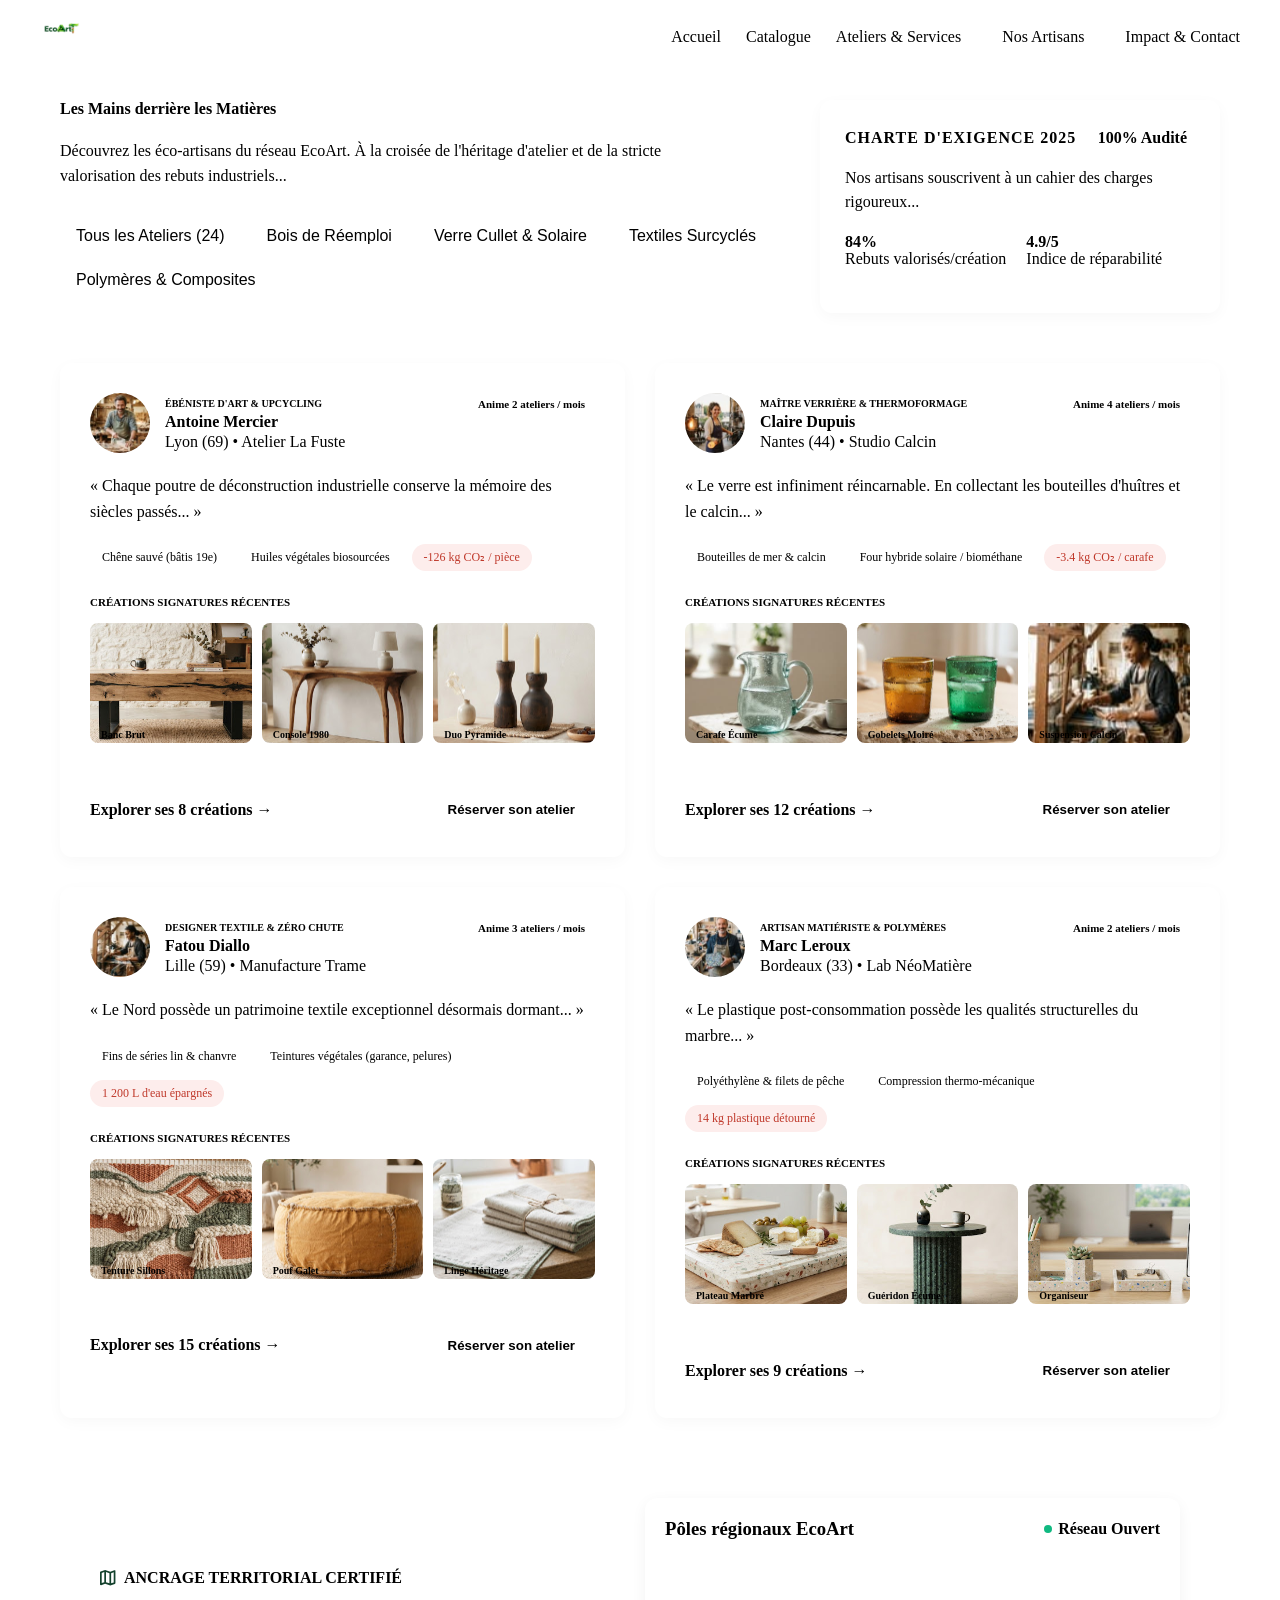
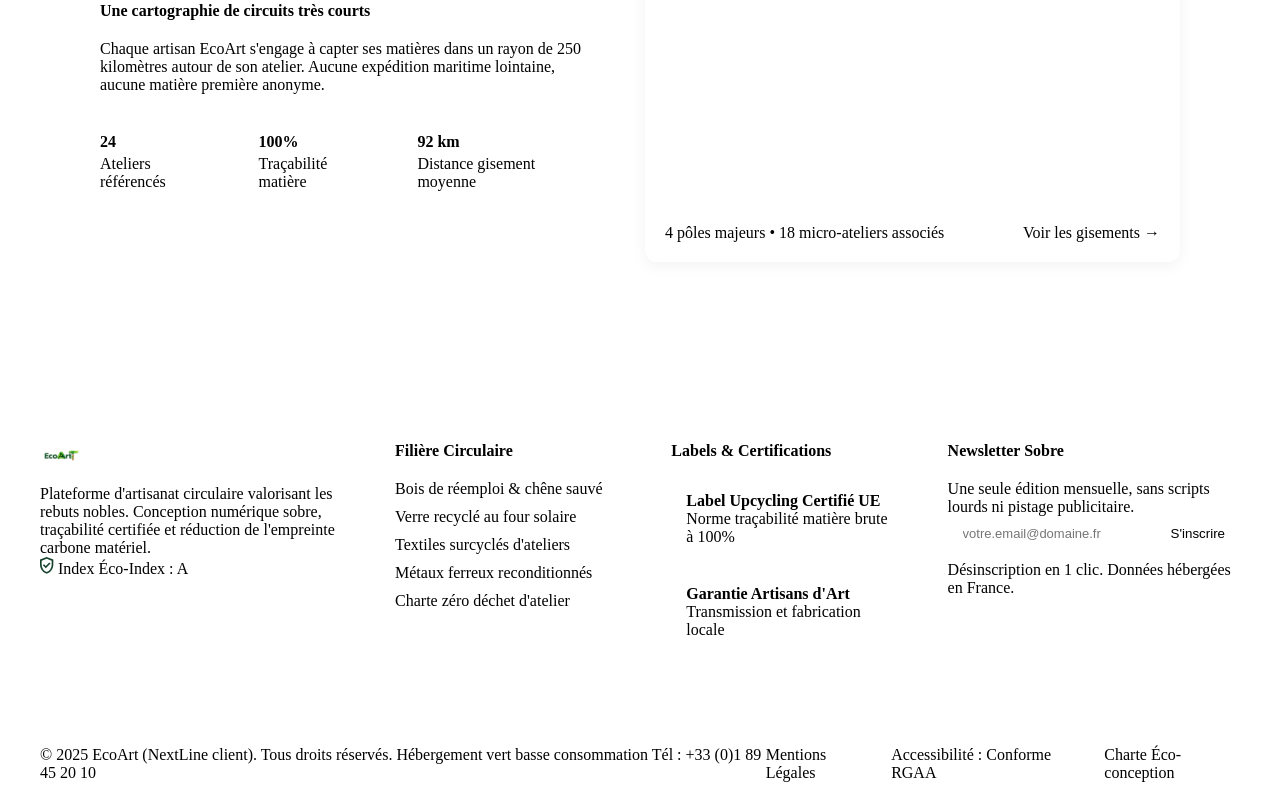
==== commit df9e7dfe: "Merge branch 'main' into feature/Hamza" ====
--- a/artisans.html
+++ b/artisans.html
@@ -3,13 +3,22 @@
 <head>
     <meta charset="UTF-8">
     <meta name="viewport" content="width=device-width, initial-scale=1.0">
-    <title>Document</title>
-    <link rel="stylesheet" href="CSS/service.css">
+    <title>EcoArt - Nos Artisans</title>
     <link rel="stylesheet" href="CSS/variables.css">
+    <link rel="stylesheet" href="CSS/artisans.css">
+    <link rel="preconnect" href="https://fonts.googleapis.com">
+    <link rel="preconnect" href="https://fonts.gstatic.com" crossorigin>
+    <link href="https://fonts.googleapis.com/css2?family=Space+Grotesk:wght@300..700&display=swap" rel="stylesheet">
 </head>
 <body>
     <header class="header-1">
-        <img src="assets/icons/logo.png" alt="Logo EcoArt" height="40">
+        <div class="brand-logo">
+            <img src="assets/icons/logo.png" alt="Logo EcoArt">
+        </div>
+        
+        <input type="checkbox" id="menu-toggle" class="menu-checkbox">
+        <label for="menu-toggle" class="hamburger">☰</label>    
+        
         <nav class="places">
             <ul class="menu">
                 <li><a href="index.html">Accueil</a></li>
@@ -25,7 +34,7 @@
         <section class="hero-section">
             <div class="hero-content">
                 <h1>Les Mains derrière les Matières</h1>
-                <p>Découvrez les éco-artisans du réseau EcoArt. À la croisée de l'héritage d'atelier et de la stricte valorisation des rebuts industriels, chaque geste redéfinit l'usage sans puiser de nouvelle ressource géologique ou forestière.</p>
+                <p>Découvrez les éco-artisans du réseau EcoArt. À la croisée de l'héritage d'atelier et de la stricte valorisation des rebuts industriels...</p>
                 <nav class="filters">
                     <button class="filter-btn active">Tous les Ateliers (24)</button>
                     <button class="filter-btn">Bois de Réemploi</button>
@@ -40,9 +49,8 @@
                     <h2>CHARTE D'EXIGENCE 2025</h2>
                     <span class="audit-badge">100% Audité</span>
                 </header>
-                <p class="charter-desc">Nos artisans souscrivent à un cahier des charges rigoureux : zéro résine toxique, traçabilité des gisements à moins de 250 km, et recyclabilité complète en fin de cycle de vie.</p>
-                
-                <div class="stats-grid">
+                <p class="charter-desc">Nos artisans souscrivent à un cahier des charges rigoureux...</p>
+                <div class="stats-grid-small">
                     <article class="stat-item">
                         <p class="stat-number">84%</p>
                         <h3>Rebuts valorisés/création</h3>
@@ -56,7 +64,6 @@
         </section>
 
         <section class="artisans-grid">
-            <!-- CARTE 1 : Antoine Mercier -->
             <article class="artisan-card">
                 <div class="artisan-header">
                     <img src="assets/image/artisans-1.svg" alt="Antoine Mercier" class="artisan-avatar">
--- a/CSS/variables.css
+++ b/CSS/variables.css
@@ -1,5 +1,4 @@
-@import url('https://fonts.googleapis.com/css2?family=Roboto:ital,wght@0,100..900;1,100..900&display=swap');
-:root{  
+
   
   /*le colore */
   --titre-icon: #14422D;
--- a/CSS/artisans.css
+++ b/CSS/artisans.css
@@ -0,0 +1,630 @@
+@import url('https://fonts.googleapis.com/css2?family=Space+Grotesk:wght@300..700&display=swap');
+
+* {
+  box-sizing: border-box;
+  margin: 0;
+  padding: 0;
+}
+
+html {
+  scroll-behavior: smooth;
+}
+
+body {
+  font-family: var(--font-main);
+  color: var(--text-color);
+  background-color: var(--colore-fond);
+}
+
+li {
+  list-style: none;
+}
+
+a {
+  text-decoration: none;
+  color: var(--paragraphe);
+  font-size: var(--font-sm);
+  font-weight: 500;
+}
+
+.header-1 {
+  display: flex;
+  justify-content: space-between;
+  align-items: center;
+  background-color: var(--colore-fond);
+  padding: 15px 40px;
+  position: fixed;
+  top: 0;
+  left: 0;
+  width: 100%;
+  z-index: 1000;
+}
+
+.header-1 img {
+  height: 40px;
+  width: auto;
+  object-fit: contain;
+}
+
+.brand-logo img,
+.footer-logo img {
+  height: 28px;
+  width: auto;
+  object-fit: contain;
+}
+
+.pos1 {
+  display: flex;
+  justify-content: space-around;
+  gap: 10px;
+}
+
+.menu {
+  display: flex;
+  align-items: center;
+  gap: 25px;
+}
+
+.btn-actif {
+  background-color: var(--surface-foncée);
+  color: var(--text-on-primary);
+  padding: 8px 16px;
+  border-radius: 4px;
+}
+
+.btn-actif:hover {
+  background-color: var(--primary-hover);
+}
+
+.menu-checkbox {
+  display: none;
+}
+
+.hamburger {
+  display: none;
+  font-size: 30px;
+  cursor: pointer;
+  color: var(--titre-icon);
+}
+
+.m {
+  background-color: var(--background-color);
+  padding: 100px 60px 40px;
+}
+
+.hero-section {
+  display: grid;
+  grid-template-columns: 1fr 400px;
+  gap: 40px;
+  margin-bottom: 50px;
+}
+
+.tag-badge {
+  display: inline-block;
+  background-color: var(--background-meyne);
+  color: var(--titre-icon);
+  padding: 6px 12px;
+  border-radius: 20px;
+  font-size: var(--font-xs);
+  font-weight: 600;
+  margin-bottom: 15px;
+}
+
+.hero-content h1 {
+  font-size: var(--font-2xl);
+  color: var(--titre-icon);
+  margin-bottom: 20px;
+  line-height: 1.1;
+}
+
+.hero-content p {
+  font-size: var(--font-md);
+  color: var(--paragraphe);
+  margin-bottom: 30px;
+  line-height: 1.6;
+  max-width: 90%;
+}
+
+.filters {
+  display: flex;
+  flex-wrap: wrap;
+  gap: 10px;
+}
+
+.filter-btn {
+  background-color: var(--text-on-primary);
+  color: var(--titre-icon);
+  padding: 8px 16px;
+  border-radius: 20px;
+  border: 1px solid var(--border-color);
+  font-size: var(--font-sm);
+}
+
+.filter-btn.active {
+  background-color: var(--surface-foncée);
+  color: var(--text-on-primary);
+  border-color: var(--surface-foncée);
+}
+
+.charter-box {
+  background-color: var(--text-on-primary);
+  padding: 25px;
+  border-radius: 12px;
+  box-shadow: 0 4px 15px rgba(0, 0, 0, 0.03);
+  border: 1px solid var(--border-color);
+}
+
+.charter-header {
+  display: flex;
+  justify-content: space-between;
+  align-items: center;
+  margin-bottom: 15px;
+}
+
+.charter-header h2 {
+  font-size: var(--font-xs);
+  color: var(--titre-icon);
+  letter-spacing: 1px;
+}
+
+.audit-badge {
+  color: var(--primary-medium);
+  background-color: var(--surface-soft);
+  padding: 4px 8px;
+  border-radius: 12px;
+  font-size: var(--font-xs);
+  font-weight: bold;
+}
+
+.charter-desc {
+  font-size: var(--font-sm);
+  color: var(--text-muted);
+  margin-bottom: 20px;
+  line-height: 1.5;
+}
+
+.stats-grid-small {
+  display: flex;
+  gap: 20px;
+  border-bottom: 1px solid var(--border-color);
+  padding-bottom: 20px;
+}
+
+.stat-number {
+  font-size: var(--font-xl);
+  color: var(--titre-icon);
+  font-weight: bold;
+}
+
+.stat-item h3 {
+  font-size: var(--font-xs);
+  color: var(--text-muted);
+  font-weight: normal;
+}
+
+.artisans-grid {
+  display: grid;
+  grid-template-columns: repeat(2, 1fr);
+  gap: 30px;
+}
+
+.artisan-card {
+  background-color: var(--text-on-primary);
+  border-radius: 12px;
+  padding: 30px;
+  box-shadow: 0 4px 15px rgba(0, 0, 0, 0.03);
+  border: 1px solid var(--border-color);
+}
+
+.artisan-header {
+  display: flex;
+  align-items: flex-start;
+  gap: 15px;
+  margin-bottom: 20px;
+  position: relative;
+}
+
+.artisan-avatar {
+  width: 60px;
+  height: 60px;
+  border-radius: 50%;
+  object-fit: cover;
+}
+
+.artisan-title .category {
+  font-size: 10px;
+  color: var(--text-muted);
+  font-weight: bold;
+  text-transform: uppercase;
+}
+
+.artisan-title h2 {
+  font-size: var(--font-lg);
+  color: var(--titre-icon);
+  margin: 2px 0;
+}
+
+.artisan-title h4 {
+  font-size: var(--font-sm);
+  color: var(--text-muted);
+  font-weight: normal;
+}
+
+.status-badge {
+  position: absolute;
+  right: 0;
+  top: 0;
+  background-color: var(--surface-foncée);
+  color: var(--text-on-primary);
+  padding: 5px 10px;
+  border-radius: 15px;
+  font-size: 11px;
+  font-weight: bold;
+}
+
+.quote {
+  font-size: var(--font-sm);
+  color: var(--paragraphe);
+  line-height: 1.6;
+  margin-bottom: 20px;
+}
+
+.artisan-tags {
+  display: flex;
+  flex-wrap: wrap;
+  gap: 10px;
+  margin-bottom: 25px;
+}
+
+.artisan-tags span {
+  font-size: 12px;
+  padding: 6px 12px;
+  border-radius: 20px;
+  font-weight: 500;
+}
+
+.tag-green {
+  background-color: var(--carte-colore);
+  color: var(--primary-medium);
+}
+
+.tag-red {
+  background-color: #FDEDEC;
+  color: #C0392B;
+}
+
+.creations h4 {
+  font-size: 11px;
+  color: var(--text-muted);
+  margin-bottom: 15px;
+}
+
+.creation-images {
+  display: grid;
+  grid-template-columns: repeat(3, 1fr);
+  gap: 10px;
+  margin-bottom: 25px;
+}
+
+.creation-images figure {
+  margin: 0;
+  position: relative;
+}
+
+.creation-images img {
+  width: 100%;
+  height: 120px;
+  object-fit: cover;
+  border-radius: 8px;
+}
+
+.creation-images figcaption {
+  position: absolute;
+  bottom: 5px;
+  left: 5px;
+  background-color: var(--text-on-primary);
+  padding: 2px 6px;
+  border-radius: 4px;
+  font-size: 10px;
+  font-weight: bold;
+  color: var(--titre-icon);
+}
+
+.card-actions {
+  display: flex;
+  justify-content: space-between;
+  align-items: center;
+  border-top: 1px solid var(--border-color);
+  padding-top: 20px;
+}
+
+.explore-link {
+  color: var(--link-color);
+  font-size: var(--font-sm);
+  font-weight: 600;
+}
+
+.reserve-btn {
+  background-color: var(--soustitre-botun);
+  color: var(--text-on-primary);
+  border: none;
+  padding: 10px 20px;
+  border-radius: 6px;
+  font-weight: bold;
+  cursor: pointer;
+}
+
+.reserve-btn:hover {
+  opacity: 0.9;
+}
+
+.cartographie-section {
+  display: flex;
+  justify-content: space-between;
+  align-items: center;
+  gap: 50px;
+  background-color: var(--background-meyne);
+  padding: 40px;
+  border-radius: 12px;
+  margin: 40px 0;
+  width: 100%;
+}
+
+.cartographie-text {
+  flex: 1;
+}
+
+.map-container {
+  flex: 1;
+  background: white;
+  padding: 20px;
+  border-radius: 12px;
+  box-shadow: 0 4px 15px rgba(0, 0, 0, 0.05);
+}
+
+.badge-territoire {
+  display: inline-flex;
+  align-items: center;
+  gap: 8px;
+  font-size: var(--font-sm);
+  font-weight: 700;
+  color: var(--titre-icon);
+  text-transform: uppercase;
+  margin-bottom: 15px;
+}
+
+.cartographie-text h2 {
+  font-size: var(--font-xl);
+  margin: 0 0 20px 0;
+  color: var(--text-color);
+}
+
+.cartographie-text p {
+  color: var(--text-muted);
+  font-size: var(--font-md);
+  margin-bottom: 40px;
+}
+
+.stats-grid {
+  display: flex;
+  gap: 40px;
+}
+
+.stat-block {
+  display: flex;
+  flex-direction: column;
+}
+
+.stat-number {
+  font-size: var(--font-xl);
+  font-weight: 700;
+  color: var(--titre-icon);
+  line-height: 1;
+}
+
+.stat-label {
+  font-size: var(--font-sm);
+  color: var(--text-muted);
+  margin-top: 5px;
+}
+
+.map-header {
+  display: flex;
+  justify-content: space-between;
+  align-items: center;
+  margin-bottom: 15px;
+}
+
+.network-status {
+  display: flex;
+  align-items: center;
+  gap: 6px;
+  font-size: var(--font-sm);
+  font-weight: 600;
+}
+
+.green-dot {
+  width: 8px;
+  height: 8px;
+  background-color: #10b981;
+  border-radius: 50%;
+  display: inline-block;
+}
+
+.map-iframe {
+  width: 100%;
+  height: 250px;
+  border: none;
+  border-radius: 8px;
+}
+
+.map-footer {
+  display: flex;
+  justify-content: space-between;
+  align-items: center;
+  margin-top: 15px;
+  font-size: var(--font-sm);
+}
+
+.site-footer {
+  background-color: var(--background-color);
+  color: var(--text-color);
+  font-family: var(--font-second);
+  padding: 60px 40px 20px 40px;
+  font-size: var(--font-sm);
+}
+
+.footer-top {
+  display: grid;
+  grid-template-columns: 2fr 1.5fr 1.5fr 1.5fr;
+  gap: 40px;
+  margin-bottom: 60px;
+}
+
+.brand-logo {
+  display: flex;
+  align-items: center;
+  gap: 10px;
+  margin-bottom: 15px;
+}
+
+.eco-badge-footer {
+  display: inline-flex;
+  align-items: center;
+  gap: 8px;
+  background-color: var(--background-meyne);
+  padding: 6px 12px;
+  border-radius: 20px;
+  font-weight: 600;
+  font-size: var(--font-xs);
+  color: var(--titre-icon);
+}
+
+.footer-col h3 {
+  color: var(--titre-icon);
+  font-size: var(--font-base);
+  margin-bottom: 20px;
+  font-weight: 600;
+}
+
+.links ul {
+  padding: 0;
+  margin: 0;
+}
+
+.links li {
+  margin-bottom: 10px;
+}
+
+.cert-card {
+  background-color: var(--background-meyne);
+  padding: 12px 15px;
+  border-radius: 6px;
+  margin-bottom: 15px;
+}
+
+.news-form {
+  display: flex;
+  gap: 10px;
+  margin-bottom: 10px;
+}
+
+.news-form input {
+  flex: 1;
+  padding: 10px 15px;
+  border: 1px solid var(--border-color);
+  border-radius: 4px;
+  font-size: 13px;
+}
+
+.news-form button {
+  background-color: var(--surface-foncée);
+  color: var(--text-on-primary);
+  border: none;
+  padding: 10px 15px;
+  border-radius: 4px;
+  cursor: pointer;
+}
+
+.footer-bottom {
+  display: flex;
+  justify-content: space-between;
+  align-items: center;
+  padding-top: 20px;
+  border-top: 1px solid var(--border-color);
+  font-size: var(--font-xs);
+  color: var(--text-muted);
+}
+
+.legal-links {
+  display: flex;
+  gap: 20px;
+}
+
+
+
+@media (max-width: 1024px) {
+  .hero-section {
+    grid-template-columns: 1fr;
+  }
+
+  .artisans-grid {
+    grid-template-columns: 1fr;
+  }
+
+  .cartographie-section {
+    flex-direction: column;
+  }
+
+  .map-container {
+    width: 100%;
+  }
+
+  .footer-top {
+    grid-template-columns: 1fr 1fr;
+  }
+}
+
+@media (max-width: 768px) {
+  .header-1 {
+    padding: 15px 20px;
+  }
+
+  .m {
+    padding: 90px 20px 40px;
+  }
+
+  .hamburger {
+    display: block;
+  }
+
+  .places {
+    display: none;
+    position: absolute;
+    top: 70px;
+    left: 0;
+    width: 100%;
+    background-color: var(--colore-fond);
+    padding: 20px 0;
+    box-shadow: 0 10px 15px rgba(0, 0, 0, 0.05);
+  }
+
+  .places .menu {
+    flex-direction: column;
+    gap: 20px;
+  }
+
+  .menu-checkbox:checked~.places {
+    display: block;
+  }
+
+  .footer-top {
+    grid-template-columns: 1fr;
+  }
+
+  .footer-bottom {
+    flex-direction: column;
+    gap: 10px;
+    text-align: center;
+  }
+}
